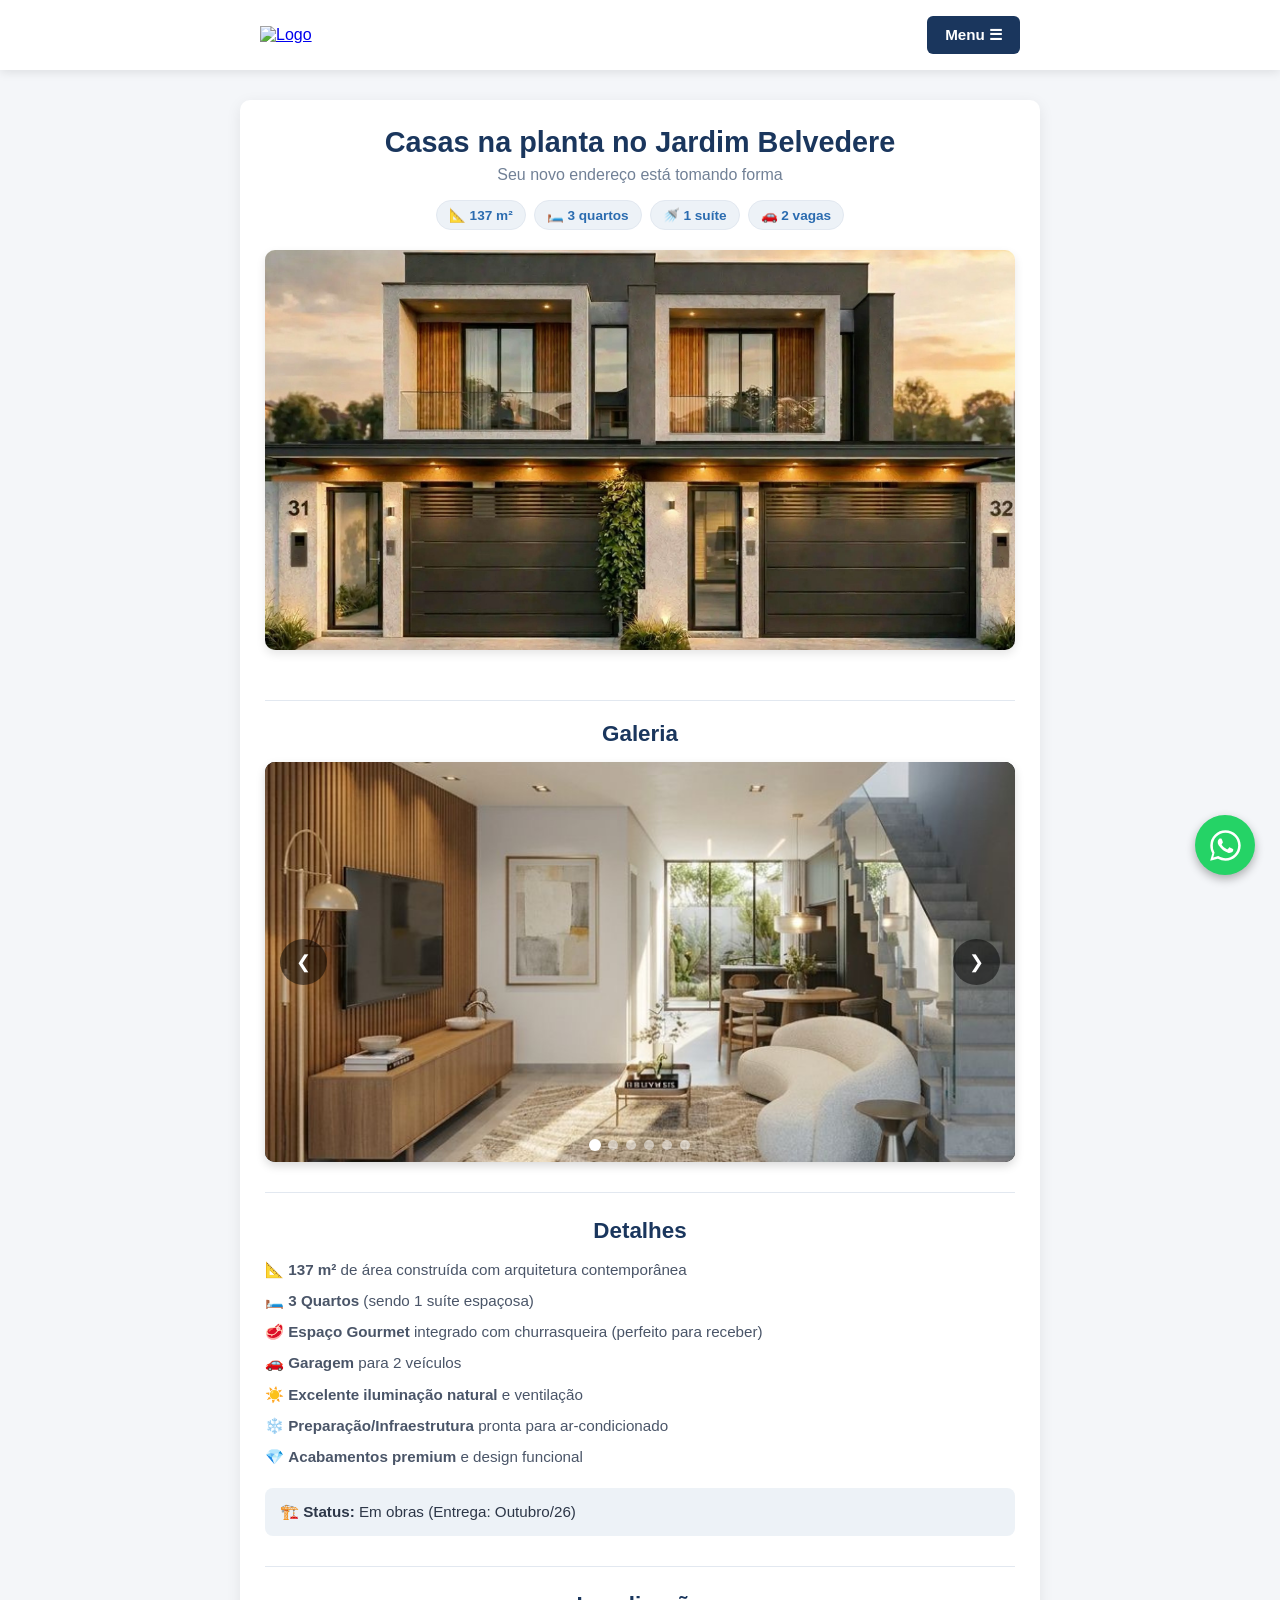
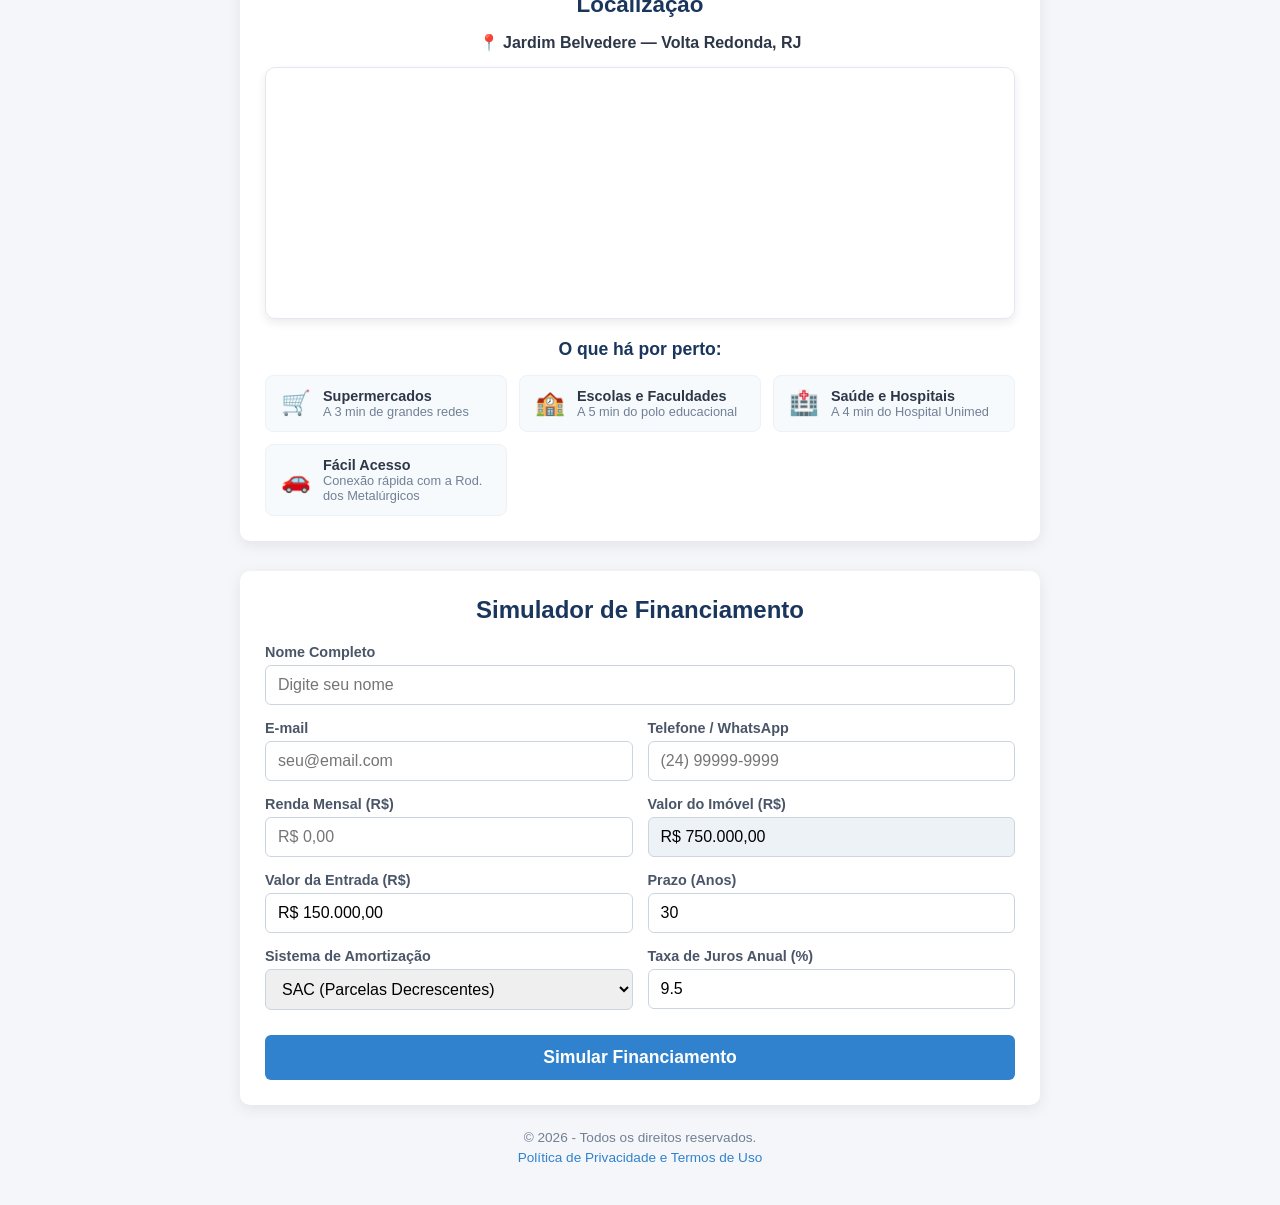
==== index.html @ 7eae1893 "Refactor footer styles and content Updated footer styles and content for better spacing and readabil" ====
<!DOCTYPE html>
<html lang="pt-BR">
<head>
    <meta charset="UTF-8">
    <meta name="viewport" content="width=device-width, initial-scale=1.0">
    <title>Casas no Jardim Belvedere | Simulação Exclusiva</title>
    <link rel="stylesheet" href="style.css">
</head>
<body>

<!-- CABEÇALHO FIXO -->
<header class="navbar">
    <div class="navbar-container">
        <!-- Espaço para a Logo -->
        <a href="#" class="logo-area">
            <img src="https://via.placeholder.com/150x40?text=Sua+Logo" alt="Logo" id="siteLogo">
        </a>

        <!-- Menu Suspenso (Dropdown) -->
        <nav class="nav-dropdown">
            <button class="dropdown-btn">
                Menu ☰
            </button>
            <div class="dropdown-content">
                <a href="#imovel">O Imóvel</a>
                <a href="#galeria">Galeria</a>
                <a href="#detalhes">Diferenciais</a>
                <a href="#localizacao">Localização</a>
                <a href="#simulador">Simulador</a>
            </div>
        </nav>
    </div>
</header>

<div class="page-layout">
    
<!-- SEÇÃO ESQUERDA: Informações do Imóvel e Galeria -->
<main class="property-info" id="imovel">
    <!-- Cabeçalho do Imóvel -->
    <div class="property-header">
        <h1 class="main-title">Casas na planta no Jardim Belvedere</h1>
        <p class="main-subtitle">Seu novo endereço está tomando forma</p>
        
        <!-- Badges de Informações Rápidas -->
        <div class="property-badges">
            <span class="badge">📐 137 m²</span>
            <span class="badge">🛏️ 3 quartos</span>
            <span class="badge">🚿 1 suíte</span>
            <span class="badge">🚗 2 vagas</span>
        </div>

        <!-- Foto de Destaque Fixa -->
        <div class="featured-photo-container">
            <img src="images/fachada.png" alt="Fachada do Imóvel" class="featured-photo" onclick="abrirModal(this.src)">
        </div>
    </div>

    <!-- SEÇÃO DA GALERIA -->
    <div class="gallery-section" id="galeria">
        <h2 class="section-title">Galeria</h2>

        <!-- CARROSSEL DE FOTOS -->
        <div class="carousel-container">
            <div class="carousel-track" id="carouselTrack">
                <div class="carousel-slide">
                    <img src="images/living.png" alt="Living" onclick="abrirModal(this.src)">
                </div>
                <div class="carousel-slide">
                    <img src="images/suite.png" alt="Suíte" onclick="abrirModal(this.src)">
                </div>
                <div class="carousel-slide">
                    <img src="images/lazer.png" alt="Lazer" onclick="abrirModal(this.src)">
                </div>
                <div class="carousel-slide">
                    <img src="images/cozinha.png" alt="Cozinha" onclick="abrirModal(this.src)">
                </div>
                <div class="carousel-slide">
                    <img src="images/banheiro.png" alt="Banheiro" onclick="abrirModal(this.src)">
                </div>
                <div class="carousel-slide">
                    <img src="images/planta.png" alt="planta" onclick="abrirModal(this.src)">
                </div>
            </div>

            <!-- Botões de Navegação -->
            <button class="carousel-btn prev" onclick="mudarSlide(-1)">&#10094;</button>
            <button class="carousel-btn next" onclick="mudarSlide(1)">&#10095;</button>
            
            <!-- Indicadores de página -->
            <div class="carousel-dots" id="carouselDots"></div>
        </div>
    </div>

    <!-- MODAL / EXPANSÃO DA IMAGEM -->
    <div id="imageModal" class="modal" onclick="fecharModal()">
        <span class="close-modal">&times;</span>
        <img class="modal-content" id="imgModalExpanded">
    </div>

    <div class="highlight-box" id="detalhes">
        <h2 class="section-title">Detalhes</h2>
    
        <ul class="features-list">
            <li>📐 <strong>137 m²</strong> de área construída com arquitetura contemporânea</li>
            <li>🛏️ <strong>3 Quartos</strong> (sendo 1 suíte espaçosa)</li>
            <li>🥩 <strong>Espaço Gourmet</strong> integrado com churrasqueira (perfeito para receber)</li>
            <li>🚗 <strong>Garagem</strong> para 2 veículos</li>
            <li>☀️ <strong>Excelente iluminação natural</strong> e ventilação</li>
            <li>❄️ <strong>Preparação/Infraestrutura</strong> pronta para ar-condicionado</li>
            <li>💎 <strong>Acabamentos premium</strong> e design funcional</li>
        </ul>

        <div class="location-status">
            <p>🏗️ <strong>Status:</strong> Em obras (Entrega: Outubro/26)</p>
        </div>
    </div>
    
    <!-- SUBSEÇÃO DEDICADA À LOCALIZAÇÃO -->
        <div class="location-section" id="localizacao">
            <h2 class="section-title">Localização</h2>
            <p class="location-address">📍 Jardim Belvedere — Volta Redonda, RJ</p>

            <div class="map-container">
                <iframe 
                    src="https://www.google.com/maps/embed?pb=!1m18!1m12!1m3!1d8149.080433641949!2d-44.06558849591312!3d-22.53528317604543!2m3!1f0!2f0!3f0!3m2!1i1024!2i768!4f13.1!3m3!1m2!1s0x9ea3e2a1585733%3A0x7f7ebe2c6d88589a!2sResidencial%20Alvorada!5e1!3m2!1spt-BR!2sbr!4v1787250000584!5m2!1spt-BR!2sbr"
                    width="600"
                    height="450"
                    style="border:0;"
                    allowfullscreen="true"
                    allow="fullscreen"
                    loading="lazy"
                    referrerpolicy="strict-origin-when-cross-origin">
                </iframe>
            </div>
            
    <!-- PONTOS DE INTERESSE PRÓXIMOS -->
        <div class="nearby-places">
            <h3 class="nearby-title">O que há por perto:</h3>
            <div class="nearby-grid">
                <div class="nearby-item">
                    <span class="nearby-icon">🛒</span>
                    <div>
                        <strong>Supermercados</strong>
                        <p>A 3 min de grandes redes</p>
                    </div>
                </div>
                <div class="nearby-item">
                    <span class="nearby-icon">🏫</span>
                    <div>
                        <strong>Escolas e Faculdades</strong>
                        <p>A 5 min do polo educacional</p>
                    </div>
                </div>
                <div class="nearby-item">
                    <span class="nearby-icon">🏥</span>
                    <div>
                        <strong>Saúde e Hospitais</strong>
                        <p>A 4 min do Hospital Unimed</p>
                    </div>
                </div>
                <div class="nearby-item">
                    <span class="nearby-icon">🚗</span>
                    <div>
                        <strong>Fácil Acesso</strong>
                        <p>Conexão rápida com a Rod. dos Metalúrgicos</p>
                    </div>
                </div>
            </div>
        </div>
    </main>

    <!-- SEÇÃO DIREITA: Formulário de Simulação -->
    <aside class="container" id="simulador">
        <h2>Simulador de Financiamento</h2>
        
        <form id="formSimulacao" onsubmit="processarSimulacao(event)">
            <input type="hidden" id="imovelReferencia" value="Casas Belvedere 750k">

            <div class="form-group">
                <label for="nome">Nome Completo</label>
                <input type="text" id="nome" required placeholder="Digite seu nome">
            </div>

            <div class="form-row">
                <div class="form-group">
                    <label for="email">E-mail</label>
                    <input type="email" id="email" required placeholder="seu@email.com">
                </div>
                <div class="form-group">
                    <label for="telefone">Telefone / WhatsApp</label>
                    <input type="tel" id="telefone" required placeholder="(24) 99999-9999" pattern="\(?[0-9]{2}\)?\s?[0-9]{4,5}-?[0-9]{4}">
                </div>
            </div>

            <div class="form-row">
                <div class="form-group">
                    <label for="renda">Renda Mensal (R$)</label>
                    <input type="text" id="renda" required placeholder="R$ 0,00">
                </div>
                <div class="form-group">
                    <label for="valorImovel">Valor do Imóvel (R$)</label>
                    <input type="text" id="valorImovel" value="R$ 750.000,00" readonly style="background-color: #edf2f7; cursor: not-allowed;">
                </div>
            </div>

            <div class="form-row">
                <div class="form-group">
                    <label for="valorEntrada">Valor da Entrada (R$)</label>
                    <input type="text" id="valorEntrada" value="R$ 150.000,00" required>
                </div>
                <div class="form-group">
                    <label for="prazoAnos">Prazo (Anos)</label>
                    <input type="number" id="prazoAnos" value="30" min="1" max="35" required>
                </div>
            </div>

            <div class="form-row">
                <div class="form-group">
                    <label for="sistema">Sistema de Amortização</label>
                    <select id="sistema">
                        <option value="SAC">SAC (Parcelas Decrescentes)</option>
                        <option value="PRICE">PRICE (Parcelas Fixas)</option>
                    </select>
                </div>
                <div class="form-group">
                    <label for="taxaAnual">Taxa de Juros Anual (%)</label>
                    <input type="number" id="taxaAnual" step="0.01" value="9.5" required>
                </div>
            </div>

            <button type="submit" class="btn-submit">Simular Financiamento</button>
        </form>

        <div id="resultado">
            <h3>Resultado da Simulação</h3>
            <div class="cards-grid" id="cardsContainer"></div>
            <a id="linkWhatsapp" class="cta-whatsapp" target="_blank" rel="noopener noreferrer">Falar com Consultor no WhatsApp</a>
        </div>
    </aside>

</div>

<script src="script.js?v=1.1"></script>

<!-- BOTÃO FLUTUANTE WHATSAPP -->
<a href="https://wa.me/5524988114415?text=Ol%C3%A1!%20Gostaria%20de%20mais%20informa%C3%A7%C3%B5es%20sobre%20as%20casas%20no%20Jardim%20Belvedere." 
   class="whatsapp-float" 
   target="_blank" 
   rel="noopener noreferrer" 
   aria-label="Falar no WhatsApp">
    <svg viewBox="0 0 32 32" class="whatsapp-icon">
        <path fill="#FFFFFF" d="M16 2.05A13.92 13.92 0 0 0 2.08 16c0 2.48.64 4.89 1.87 7.02L2 29.87l7.03-1.84A13.88 13.88 0 0 0 16 29.95c7.68 0 13.92-6.24 13.92-13.95S23.68 2.05 16 2.05zm0 25.55c-2.18 0-4.3-.57-6.17-1.66l-.44-.26-4.58 1.2 1.22-4.46-.29-.46A11.53 11.53 0 0 1 4.41 16c0-6.4 5.2-11.6 11.59-11.6 6.39 0 11.59 5.2 11.59 11.6 0 6.4-5.2 11.6-11.59 11.6zm6.36-8.68c-.35-.18-2.07-1.02-2.39-1.14-.32-.12-.55-.18-.78.18-.23.35-.9 1.14-1.1 1.37-.2.23-.41.26-.76.09-.35-.18-1.48-.55-2.82-1.74-1.04-.93-1.74-2.08-1.95-2.43-.2-.35-.02-.54.15-.71.16-.16.35-.41.53-.61.18-.2.23-.35.35-.58.12-.23.06-.44-.03-.61-.09-.18-.78-1.88-1.07-2.58-.28-.68-.57-.59-.78-.6h-.67c-.23 0-.61.09-.93.44-.32.35-1.22 1.2-1.22 2.92 0 1.72 1.25 3.39 1.43 3.63.18.23 2.46 3.76 5.96 5.27.83.36 1.48.58 1.99.74.84.27 1.61.23 2.22.14.68-.1 2.07-.85 2.36-1.67.29-.82.29-1.53.2-1.67-.09-.14-.32-.23-.67-.41z"/>
    </svg>
</a>

<footer style="text-align: center; padding: 25px 20px 10px 20px; font-size: 0.85rem; color: #718096; width: 100%;">
    <p style="margin-bottom: 5px;">© 2026 - Todos os direitos reservados.</p>
    <p><a href="privacidade.html" target="_blank" style="color: #3182ce; text-decoration: none; font-weight: 500;">Política de Privacidade e Termos de Uso</a></p>
</footer>
    
</body>
</html>
---- style.css ----
* {
    box-sizing: border-box;
    margin: 0;
    padding: 0;
    font-family: 'Segoe UI', Tahoma, Geneva, Verdana, sans-serif;
}

html {
    scroll-behavior: smooth;
    scroll-padding-top: 90px;
}

body {
    background-color: #f4f6f9;
    color: #333;
    display: flex;
    flex-direction: column;
    align-items: center;
    min-height: 100vh;
    padding: 100px 20px 30px 20px;
}

/* ==========================================
   CABEÇALHO FIXO E MENU SUSPENSO
   ========================================== */

.navbar {
    position: fixed;
    top: 0;
    left: 0;
    width: 100%;
    height: 70px;
    background-color: #ffffff;
    box-shadow: 0 2px 10px rgba(0, 0, 0, 0.1);
    z-index: 999;
    display: flex;
    justify-content: center;
    align-items: center;
}

.navbar-container {
    max-width: 800px;
    width: 100%;
    padding: 0 20px;
    display: flex;
    justify-content: space-between;
    align-items: center;
}

.logo-area img {
    max-height: 40px;
    width: auto;
    display: block;
}

/* Menu Dropdown */
.nav-dropdown {
    position: relative;
    display: inline-block;
}

.dropdown-btn {
    background-color: #1a365d;
    color: #ffffff;
    padding: 10px 18px;
    font-size: 0.95rem;
    font-weight: 600;
    border: none;
    border-radius: 6px;
    cursor: pointer;
    transition: background-color 0.2s;
}

.dropdown-btn:hover {
    background-color: #2b6cb0;
}

.dropdown-content {
    display: none;
    position: absolute;
    right: 0;
    top: 100%;
    background-color: #ffffff;
    min-width: 180px;
    box-shadow: 0 8px 16px rgba(0,0,0,0.15);
    border-radius: 6px;
    overflow: hidden;
    margin-top: 5px;
    z-index: 1000;
}

.dropdown-content a {
    color: #2d3748;
    padding: 12px 16px;
    text-decoration: none;
    display: block;
    font-size: 0.95rem;
    font-weight: 500;
    transition: background-color 0.2s;
}

.dropdown-content a:hover {
    background-color: #edf2f7;
    color: #3182ce;
}

.nav-dropdown:hover .dropdown-content {
    display: block;
}

/* ==========================================
   LAYOUT PRINCIPAL
   ========================================== */

.page-layout {
    display: flex;
    flex-direction: column;
    gap: 30px;
    max-width: 800px;
    width: 100%;
}

.property-info {
    width: 100%;
    background: #ffffff;
    padding: 25px;
    border-radius: 10px;
    box-shadow: 0 4px 15px rgba(0, 0, 0, 0.08);
}

.property-header {
    margin-bottom: 25px;
    padding-bottom: 20px;
    text-align: center;
}

.main-title {
    font-size: 1.8rem;
    color: #1a365d;
    margin-bottom: 6px;
    line-height: 1.2;
    text-align: center;
}

.main-subtitle {
    font-size: 1rem;
    color: #718096;
    text-align: center;
    margin-bottom: 16px;
    font-weight: 500;
}

/* Container dos Badges */
.property-badges {
    display: flex;
    flex-wrap: wrap;
    justify-content: center;
    gap: 8px;
}

/* Estilo individual do Badge */
.badge {
    background-color: #edf2f7;
    color: #2b6cb0;
    font-size: 0.85rem;
    font-weight: 600;
    padding: 6px 12px;
    border-radius: 20px;
    border: 1px solid #e2e8f0;
    display: inline-flex;
    align-items: center;
    gap: 4px;
}

@media (max-width: 480px) {
    .badge {
        font-size: 0.8rem;
        padding: 5px 10px;
    }
}

/* Foto Fixa de Destaque */
.featured-photo-container {
    margin-top: 20px;
    border-radius: 10px;
    overflow: hidden;
    box-shadow: 0 4px 10px rgba(0, 0, 0, 0.1);
}

.featured-photo {
    width: 100%;
    max-height: 400px;
    object-fit: cover;
    display: block;
    cursor: pointer;
    transition: transform 0.3s ease;
}

.featured-photo:hover {
    transform: scale(1.02);
}

/* Divisão da Seção Galeria */
.gallery-section {
    margin-top: 30px;
    padding-top: 20px;
    border-top: 1px solid #e2e8f0;
}

.section-title {
    font-size: 1.4rem;
    color: #1a365d;
    margin-bottom: 15px;
    text-align: center;
}

/* ==========================================
   CARROSSEL DE IMAGENS E MODAL (LIGHTBOX)
   ========================================== */

.carousel-container {
    position: relative;
    width: 100%;
    height: 400px;
    margin-bottom: 20px;
    border-radius: 10px;
    overflow: hidden;
    box-shadow: 0 4px 10px rgba(0, 0, 0, 0.15);
    background-color: #000;
    touch-action: pan-y;
}

.carousel-track {
    display: flex;
    height: 100%;
    transition: transform 0.4s ease-in-out;
}

.carousel-slide {
    min-width: 100%;
    height: 100%;
}

.carousel-slide img {
    width: 100%;
    height: 100%;
    object-fit: cover;
    cursor: pointer;
}

.carousel-btn {
    position: absolute;
    top: 50%;
    transform: translateY(-50%);
    background-color: rgba(0, 0, 0, 0.5);
    color: white;
    border: none;
    padding: 12px 16px;
    font-size: 18px;
    cursor: pointer;
    border-radius: 50%;
    transition: background-color 0.2s;
    user-select: none;
}

.carousel-btn:hover {
    background-color: rgba(0, 0, 0, 0.8);
}

.carousel-btn.prev { left: 15px; }
.carousel-btn.next { right: 15px; }

.carousel-dots {
    position: absolute;
    bottom: 12px;
    width: 100%;
    display: flex;
    justify-content: center;
    gap: 8px;
}

.dot {
    width: 10px;
    height: 10px;
    background-color: rgba(255, 255, 255, 0.5);
    border-radius: 50%;
    cursor: pointer;
}

.dot.active {
    background-color: #ffffff;
    transform: scale(1.2);
}

.modal {
    display: none;
    position: fixed;
    z-index: 1000;
    top: 0;
    left: 0;
    width: 100%;
    height: 100%;
    background-color: rgba(0, 0, 0, 0.9);
    justify-content: center;
    align-items: center;
}

.modal-content {
    max-width: 90%;
    max-height: 90%;
    border-radius: 8px;
    box-shadow: 0 4px 20px rgba(0, 0, 0, 0.5);
}

.close-modal {
    position: absolute;
    top: 20px;
    right: 35px;
    color: white;
    font-size: 40px;
    font-weight: bold;
    cursor: pointer;
}

@media (max-width: 600px) {
    .carousel-container {
        height: 260px;
    }
}

.highlight-box {
    margin-top: 30px;
    padding-top: 25px;
    border-top: 1px solid #e2e8f0; /* Borda divisória igual à da galeria */
}

.subtitle {
    font-size: 1.05rem;
    font-weight: 600;
    color: #2b6cb0;
    margin-bottom: 15px;
}

.features-list {
    list-style: none;
    margin-bottom: 20px;
}

.features-list li {
    font-size: 0.95rem;
    color: #4a5568;
    margin-bottom: 10px;
    line-height: 1.4;
}

.location-status {
    background-color: #edf2f7;
    padding: 15px;
    border-radius: 8px;
    font-size: 0.95rem;
    color: #2d3748;
}

.location-status p {
    margin-bottom: 5px;
}

.location-status p:last-child {
    margin-bottom: 0;
}

/* Subseção Dedicada à Localização */
.location-section {
    margin-top: 30px;
    padding-top: 25px;
    border-top: 1px solid #e2e8f0;
    text-align: center;
}

.location-address {
    font-size: 1rem;
    color: #2d3748;
    font-weight: 600;
    margin-bottom: 15px;
}

.map-container {
    width: 100%;
    border-radius: 10px;
    overflow: hidden;
    box-shadow: 0 4px 10px rgba(0, 0, 0, 0.08);
    border: 1px solid #e2e8f0;
}

.map-container iframe {
    width: 100%;
    height: 250px;
    display: block;
}

/* Container de Pontos de Interesse */
.nearby-places {
    margin-top: 20px;
    text-align: left;
}

.nearby-title {
    font-size: 1.1rem;
    color: #1a365d;
    margin-bottom: 15px;
    text-align: center;
}

/* Layout em Grade Responsiva */
.nearby-grid {
    display: grid;
    grid-template-columns: repeat(auto-fit, minmax(220px, 1fr));
    gap: 12px;
}

/* Card individual do ponto de interesse */
.nearby-item {
    display: flex;
    align-items: center;
    gap: 12px;
    background-color: #f7fafc;
    padding: 12px 15px;
    border-radius: 8px;
    border: 1px solid #edf2f7;
}

.nearby-icon {
    font-size: 1.5rem;
    line-height: 1;
}

.nearby-item strong {
    display: block;
    font-size: 0.9rem;
    color: #2d3748;
}

.nearby-item p {
    font-size: 0.8rem;
    color: #718096;
    margin: 0;
}

/* Seção do Formulário de Simulação */
.container {
    width: 100%;
    background-color: #ffffff;
    border-radius: 10px;
    box-shadow: 0 4px 15px rgba(0, 0, 0, 0.08);
    padding: 25px;
    position: static;
}

h2 {
    text-align: center;
    margin-bottom: 20px;
    color: #1a365d;
}

.form-group {
    margin-bottom: 15px;
}

label {
    display: block;
    margin-bottom: 5px;
    font-weight: 600;
    font-size: 0.9rem;
    color: #4a5568;
}

input, select {
    width: 100%;
    padding: 10px 12px;
    border: 1px solid #cbd5e0;
    border-radius: 6px;
    font-size: 1rem;
    transition: border-color 0.2s;
}

input:focus, select:focus {
    outline: none;
    border-color: #3182ce;
}

.form-row {
    display: flex;
    gap: 15px;
}

.form-row .form-group {
    flex: 1;
}

@media (max-width: 600px) {
    .form-row {
        flex-direction: column;
        gap: 0;
    }
}

button.btn-submit {
    width: 100%;
    background-color: #3182ce;
    color: white;
    border: none;
    padding: 12px;
    font-size: 1.1rem;
    font-weight: bold;
    border-radius: 6px;
    cursor: pointer;
    transition: background-color 0.2s;
    margin-top: 10px;
}

button.btn-submit:hover {
    background-color: #2b6cb0;
}

#resultado {
    margin-top: 30px;
    padding-top: 20px;
    border-top: 2px dashed #e2e8f0;
    display: none;
}

.cards-grid {
    display: grid;
    grid-template-columns: 1fr 1fr;
    gap: 15px;
    margin-top: 15px;
}

@media (max-width: 500px) {
    .cards-grid {
        grid-template-columns: 1fr;
    }
}

.card {
    background-color: #f7fafc;
    border-left: 4px solid #3182ce;
    padding: 15px;
    border-radius: 6px;
}

.card-label {
    font-size: 0.85rem;
    color: #718096;
    margin-bottom: 5px;
}

.card-value {
    font-size: 1.2rem;
    font-weight: bold;
    color: #2d3748;
}

.cta-whatsapp {
    display: block;
    text-align: center;
    background-color: #25d366;
    color: white;
    text-decoration: none;
    padding: 12px;
    border-radius: 6px;
    font-weight: bold;
    margin-top: 20px;
    transition: background-color 0.2s;
}

.cta-whatsapp:hover {
    background-color: #128c7e;
}

/* ==========================================
   BOTÃO FLUTUANTE WHATSAPP (CANTO INFERIOR DIREITO)
   ========================================== */

.whatsapp-float {
    position: fixed;
    width: 60px;
    height: 60px;
    bottom: 25px;
    right: 25px;
    background-color: #25d366;
    border-radius: 50px;
    text-align: center;
    box-shadow: 0 4px 10px rgba(0, 0, 0, 0.3);
    z-index: 9999;
    display: flex;
    align-items: center;
    justify-content: center;
    transition: transform 0.2s, background-color 0.2s;
}

.whatsapp-float:hover {
    transform: scale(1.1);
    background-color: #128c7e;
}

.whatsapp-icon {
    width: 35px;
    height: 35px;
}
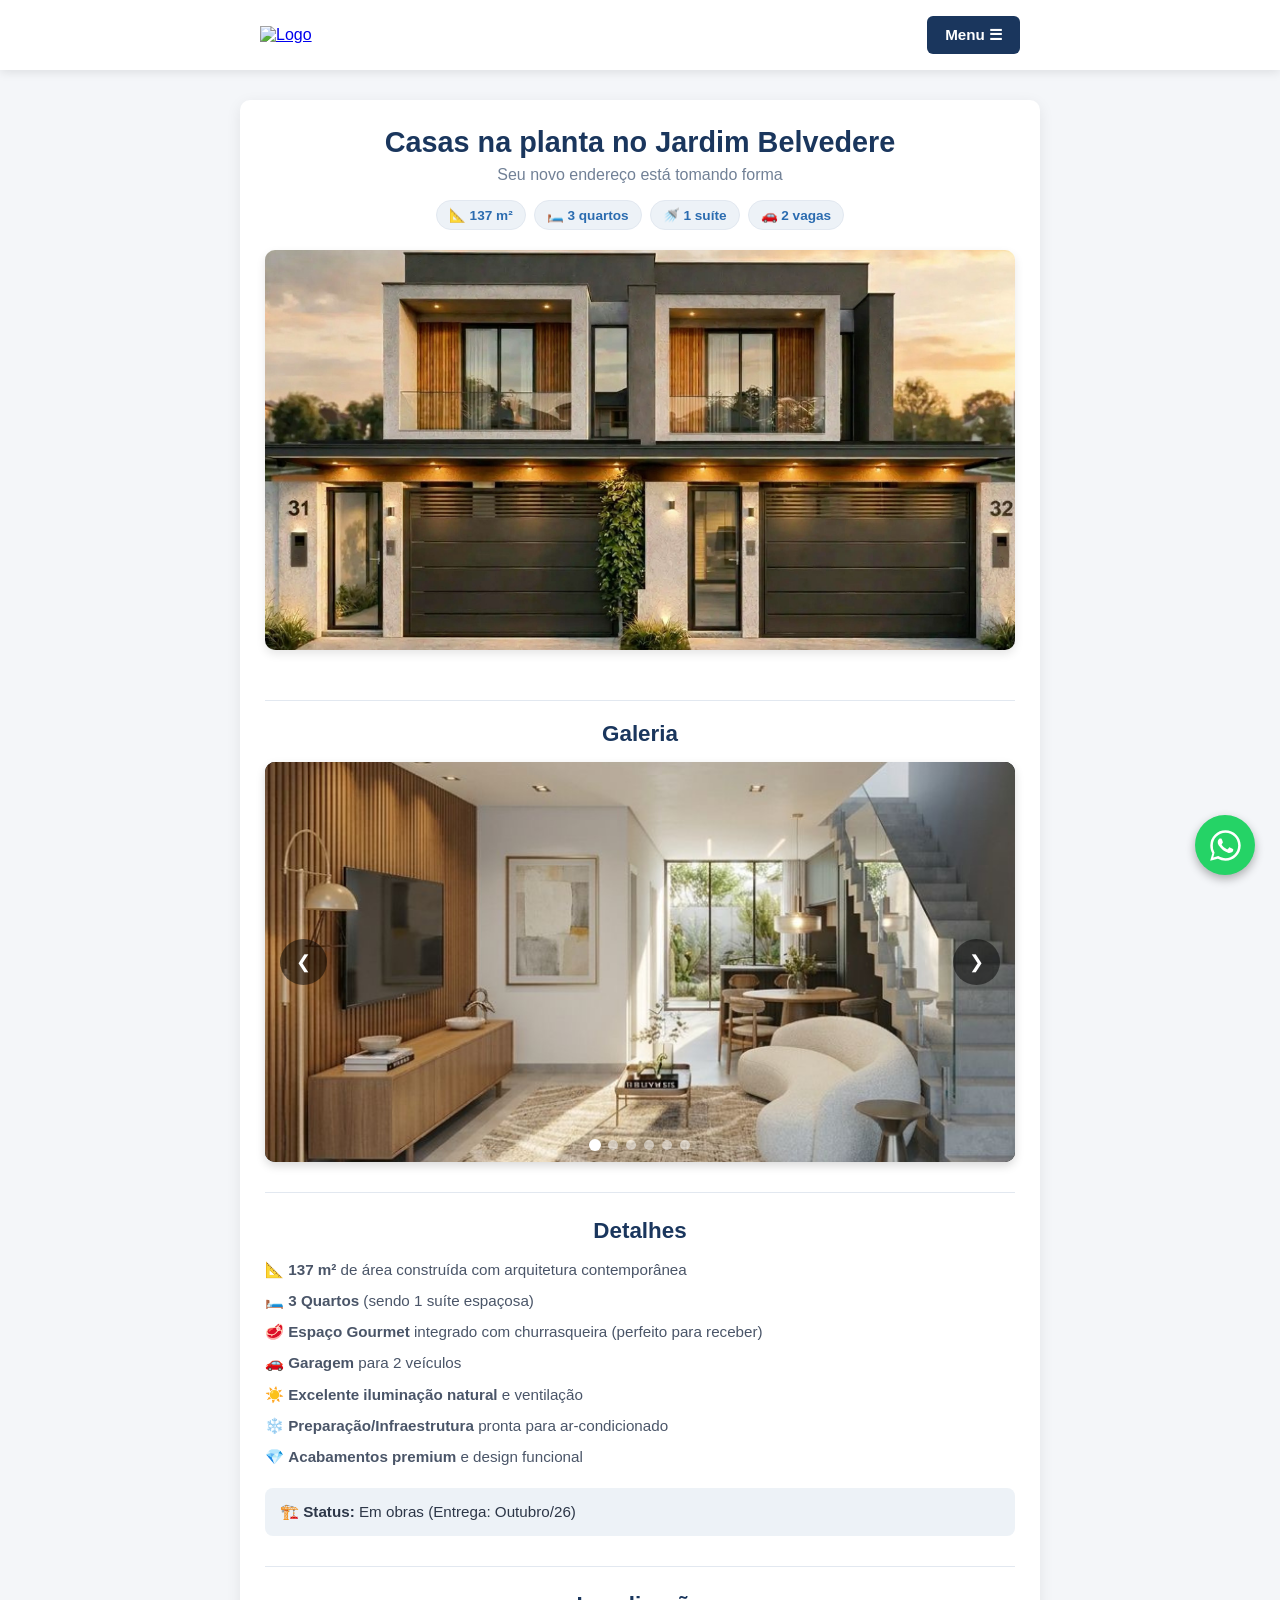
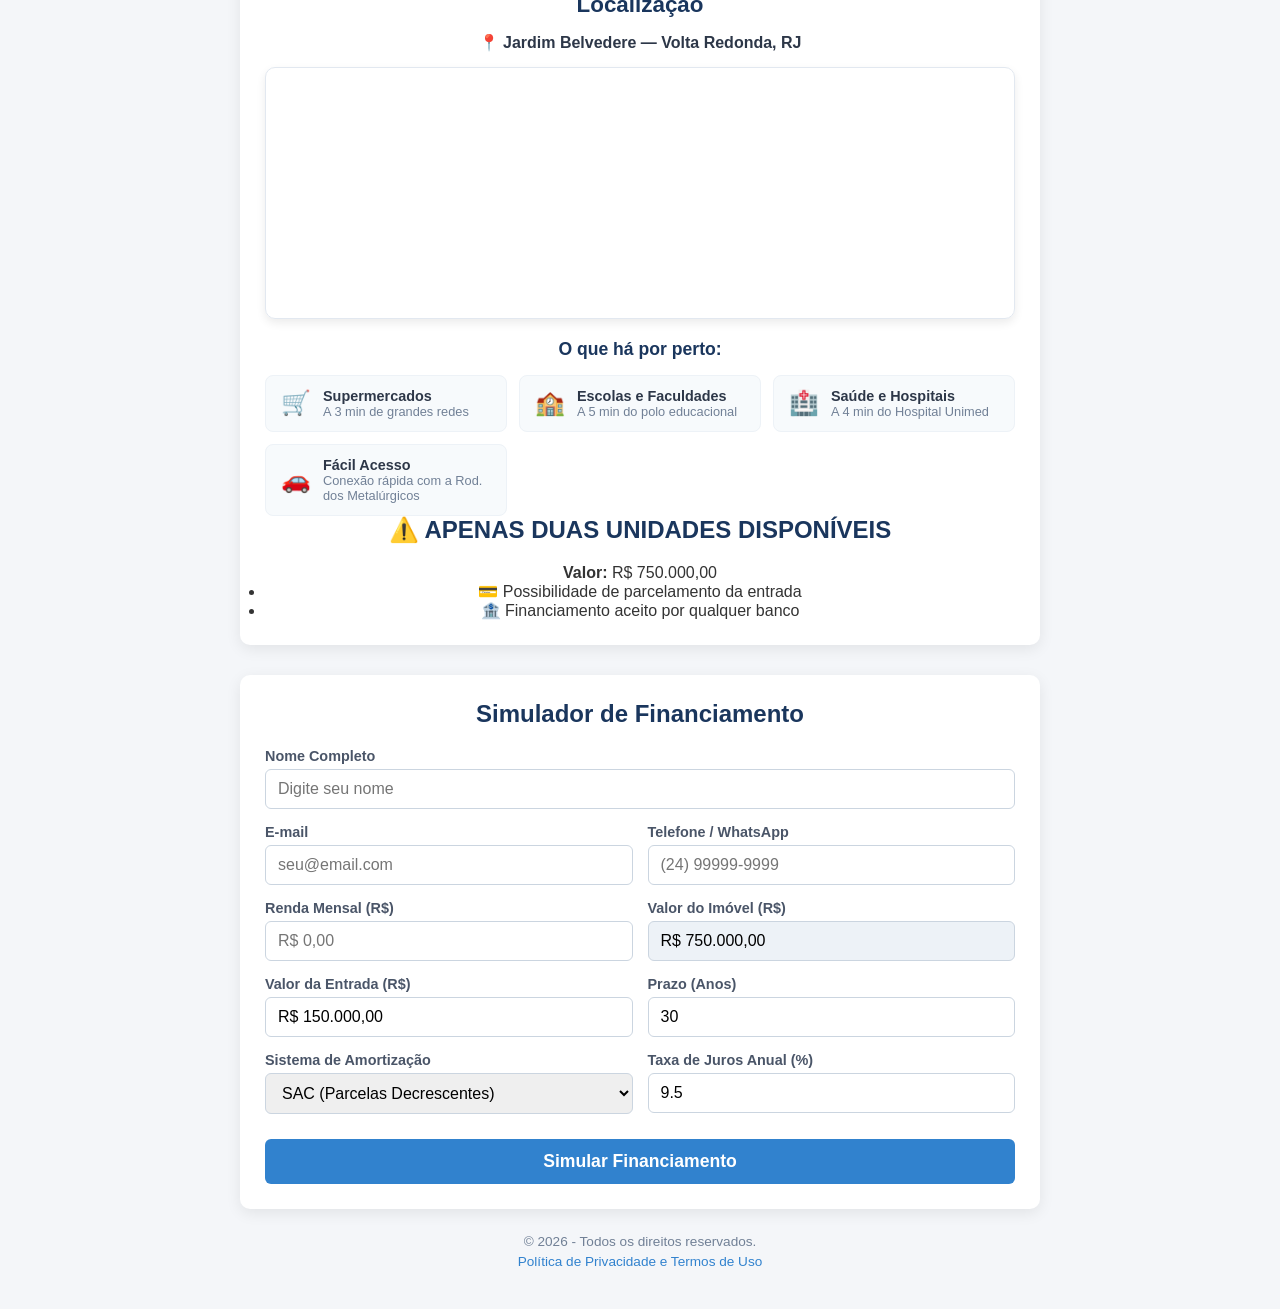
==== commit e8d3bc00: "Add conditions section with pricing and financing info" ====
--- a/index.html
+++ b/index.html
@@ -167,6 +167,18 @@
                 </div>
             </div>
         </div>
+
+    <!-- SUBSEÇÃO DE CONDIÇÕES DE COMPRA -->
+        <div class="conditions-section" id="condicoes">
+            <h2 class="conditions-title">⚠️ APENAS DUAS UNIDADES DISPONÍVEIS</h2>
+            <div class="conditions-content">
+                <p class="conditions-price"><strong>Valor:</strong> R$ 750.000,00</p>
+                <ul class="conditions-list">
+                    <li>💳 Possibilidade de parcelamento da entrada</li>
+                    <li>🏦 Financiamento aceito por qualquer banco</li>
+                </ul>
+            </div>
+        </div>
     </main>
 
     <!-- SEÇÃO DIREITA: Formulário de Simulação -->
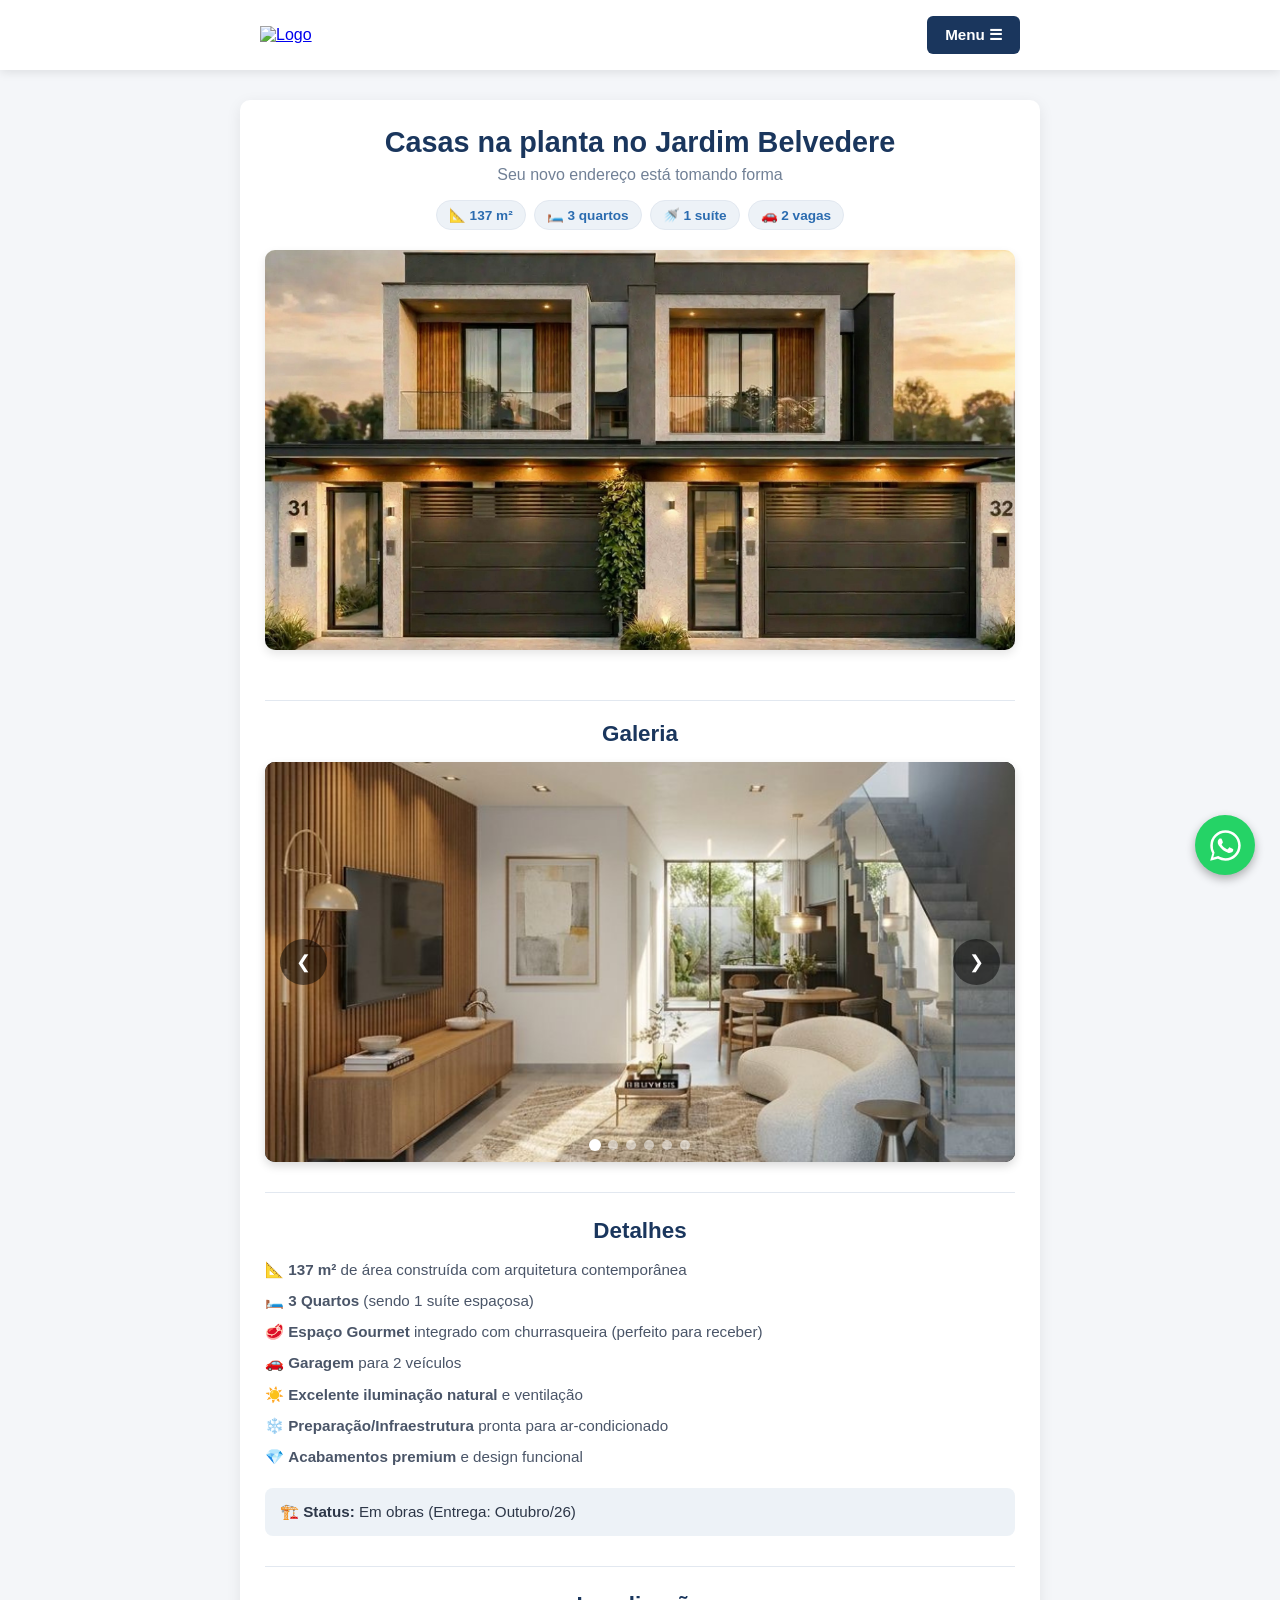
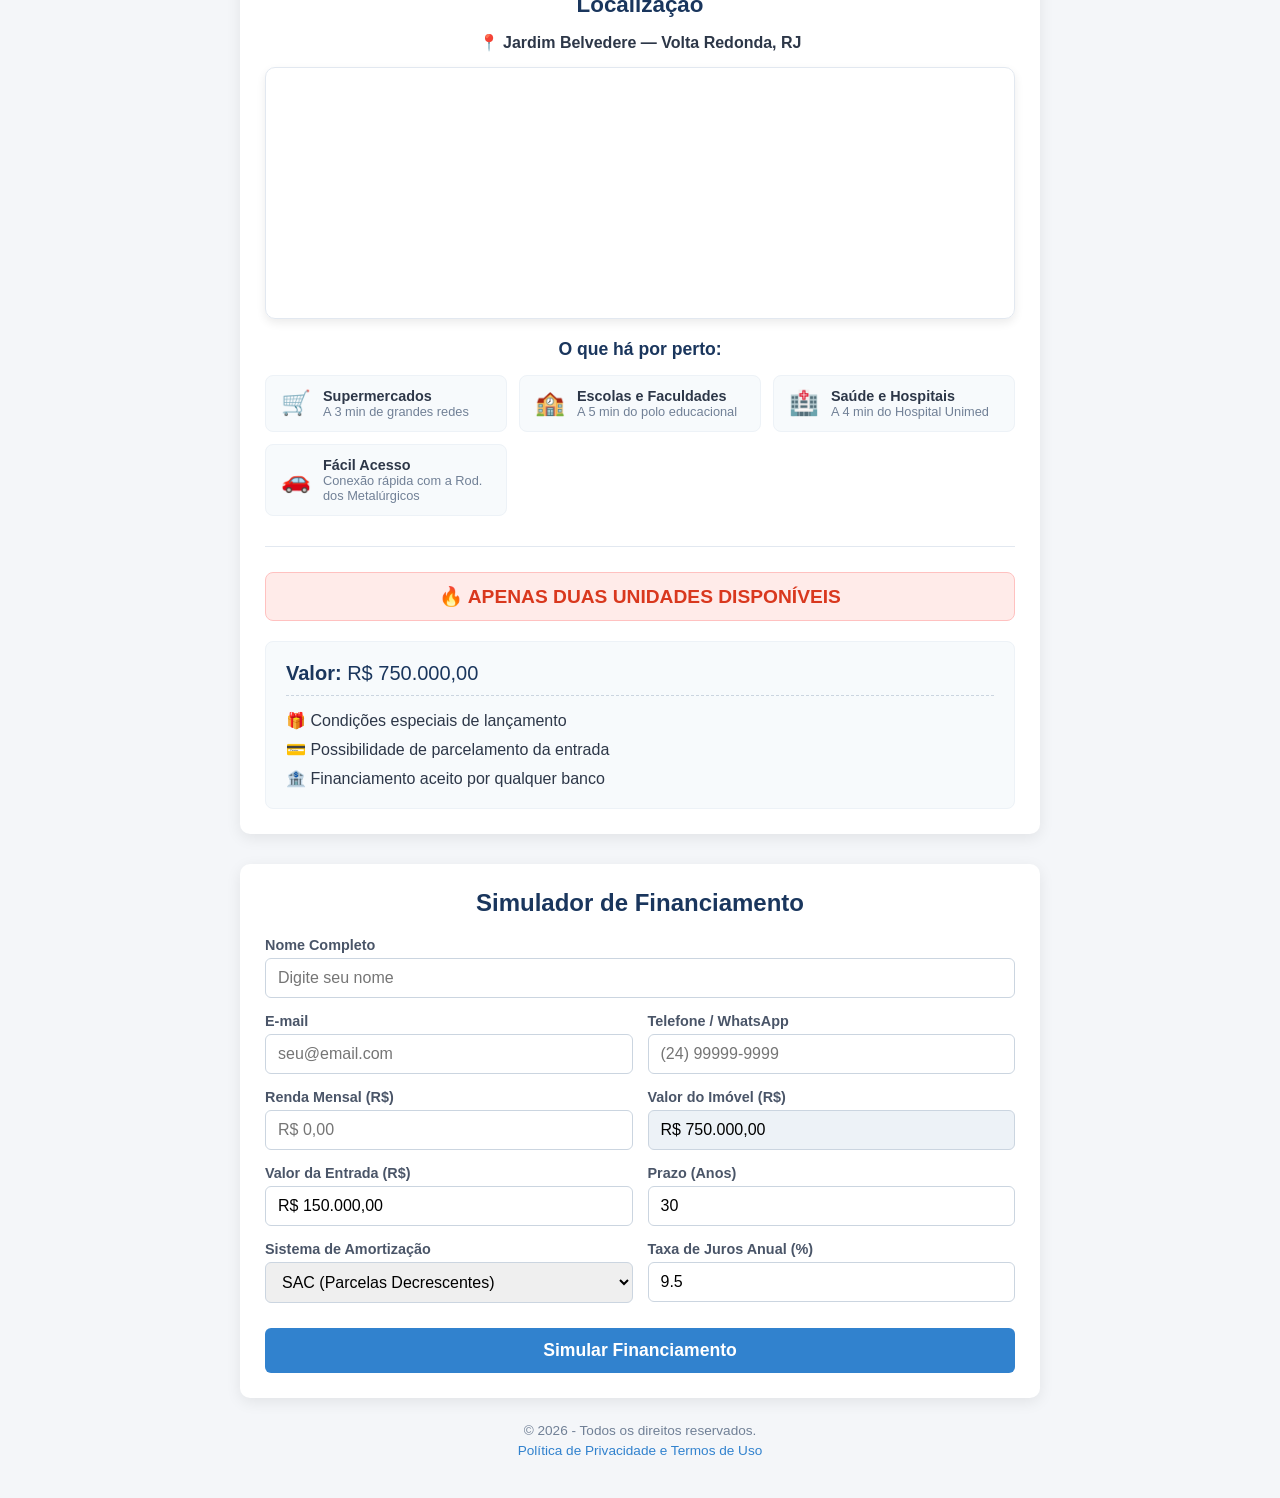
==== commit 49299ac6: "Change warning emoji in conditions title" ====
--- a/index.html
+++ b/index.html
@@ -170,10 +170,11 @@
 
     <!-- SUBSEÇÃO DE CONDIÇÕES DE COMPRA -->
         <div class="conditions-section" id="condicoes">
-            <h2 class="conditions-title">⚠️ APENAS DUAS UNIDADES DISPONÍVEIS</h2>
+            <h2 class="conditions-title">🔥 APENAS DUAS UNIDADES DISPONÍVEIS</h2>
             <div class="conditions-content">
                 <p class="conditions-price"><strong>Valor:</strong> R$ 750.000,00</p>
                 <ul class="conditions-list">
+                    <li>🎁 Condições especiais de lançamento</li>
                     <li>💳 Possibilidade de parcelamento da entrada</li>
                     <li>🏦 Financiamento aceito por qualquer banco</li>
                 </ul>
--- a/style.css
+++ b/style.css
@@ -608,3 +608,64 @@
     width: 35px;
     height: 35px;
 }
+
+/* ==========================================
+   SUBSEÇÃO DE CONDIÇÕES DE COMPRA
+   ========================================== */
+
+.conditions-section {
+    margin-top: 30px;
+    padding-top: 25px;
+    border-top: 1px solid #e2e8f0;
+    text-align: center;
+}
+
+/* Título de seção com fundo e letra vermelho */
+.conditions-title {
+    background-color: #ffebe9;
+    color: #d9381e;
+    border: 1px solid #ffc1c0;
+    padding: 12px 16px;
+    font-size: 1.2rem;
+    font-weight: 700;
+    border-radius: 8px;
+    margin-bottom: 20px;
+    display: inline-block;
+    width: 100%;
+}
+
+.conditions-content {
+    background-color: #f7fafc;
+    border: 1px solid #edf2f7;
+    border-radius: 8px;
+    padding: 20px;
+    text-align: left;
+}
+
+.conditions-price {
+    font-size: 1.25rem;
+    color: #1a365d;
+    margin-bottom: 15px;
+    padding-bottom: 10px;
+    border-bottom: 1px dashed #cbd5e0;
+}
+
+.conditions-list {
+    list-style: none;
+    padding: 0;
+    margin: 0;
+}
+
+.conditions-list li {
+    font-size: 1rem;
+    color: #2d3748;
+    margin-bottom: 10px;
+    font-weight: 500;
+    display: flex;
+    align-items: center;
+    gap: 8px;
+}
+
+.conditions-list li:last-child {
+    margin-bottom: 0;
+}
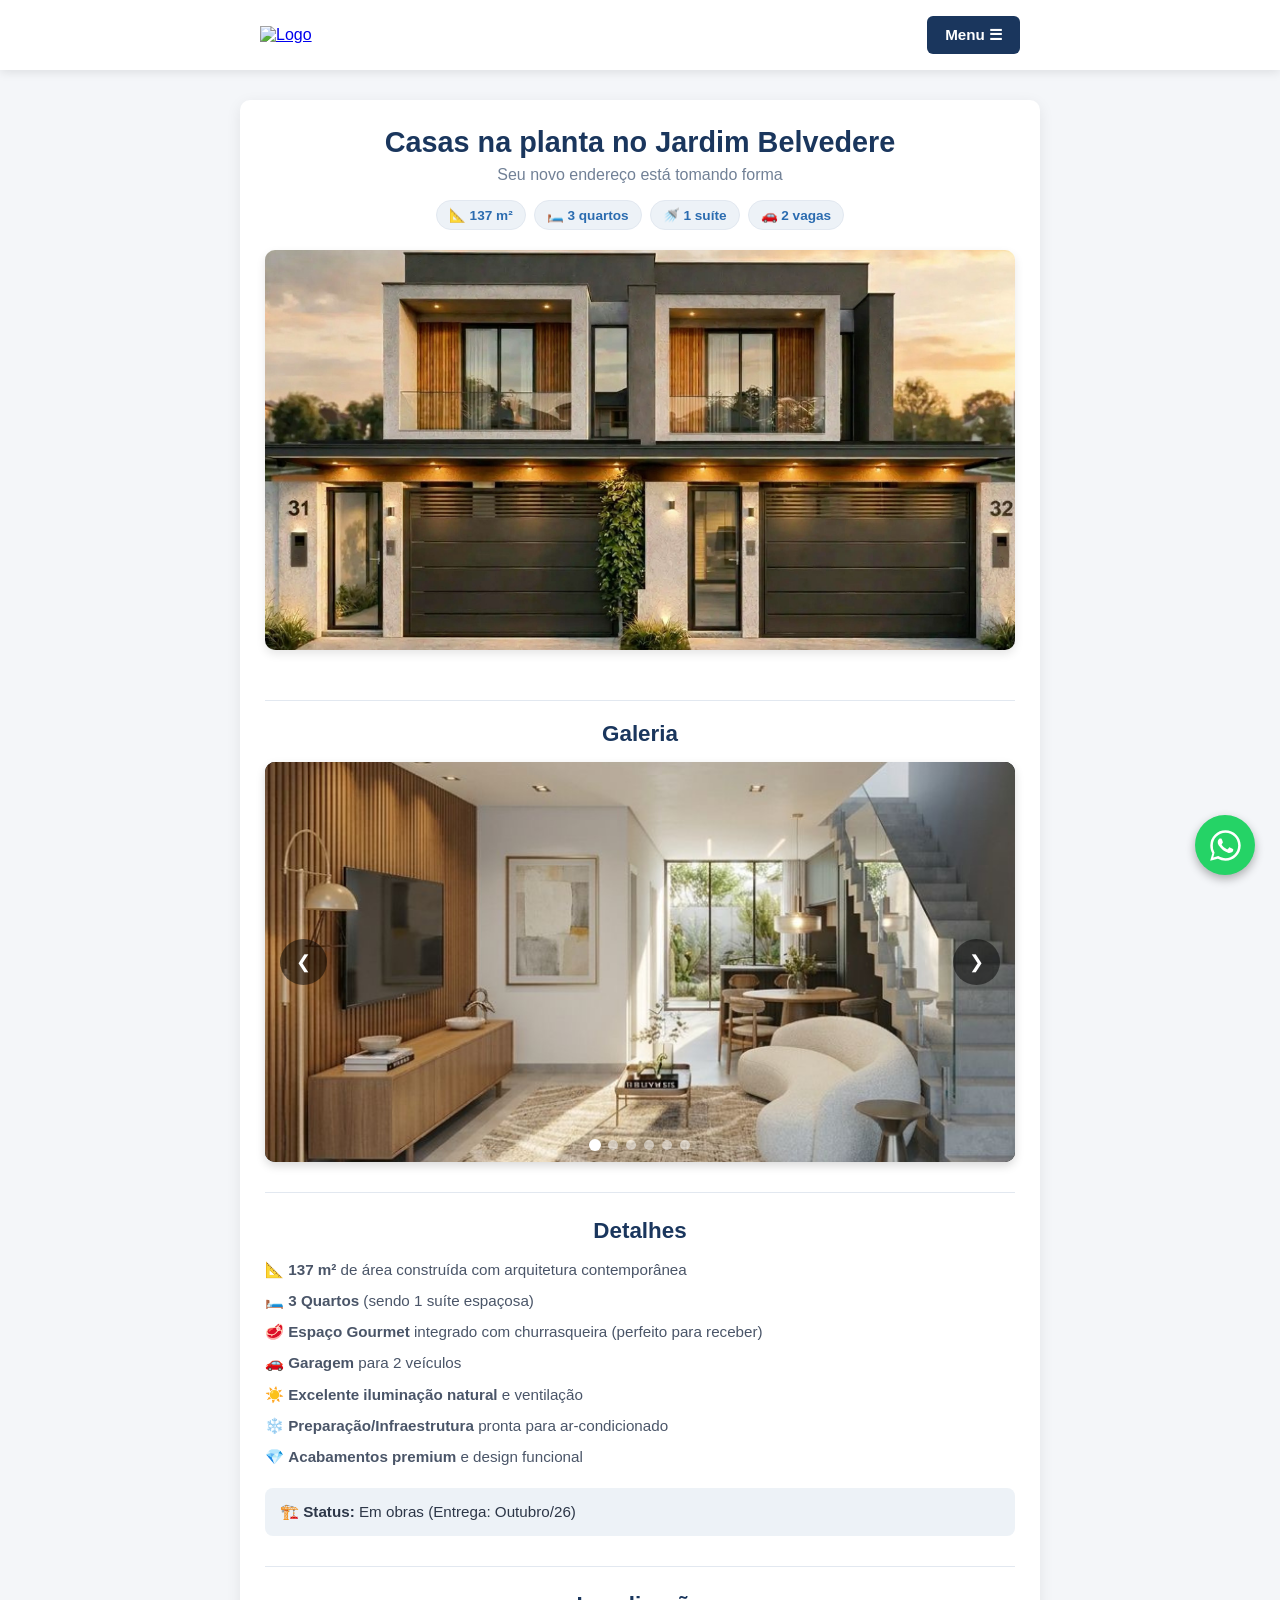
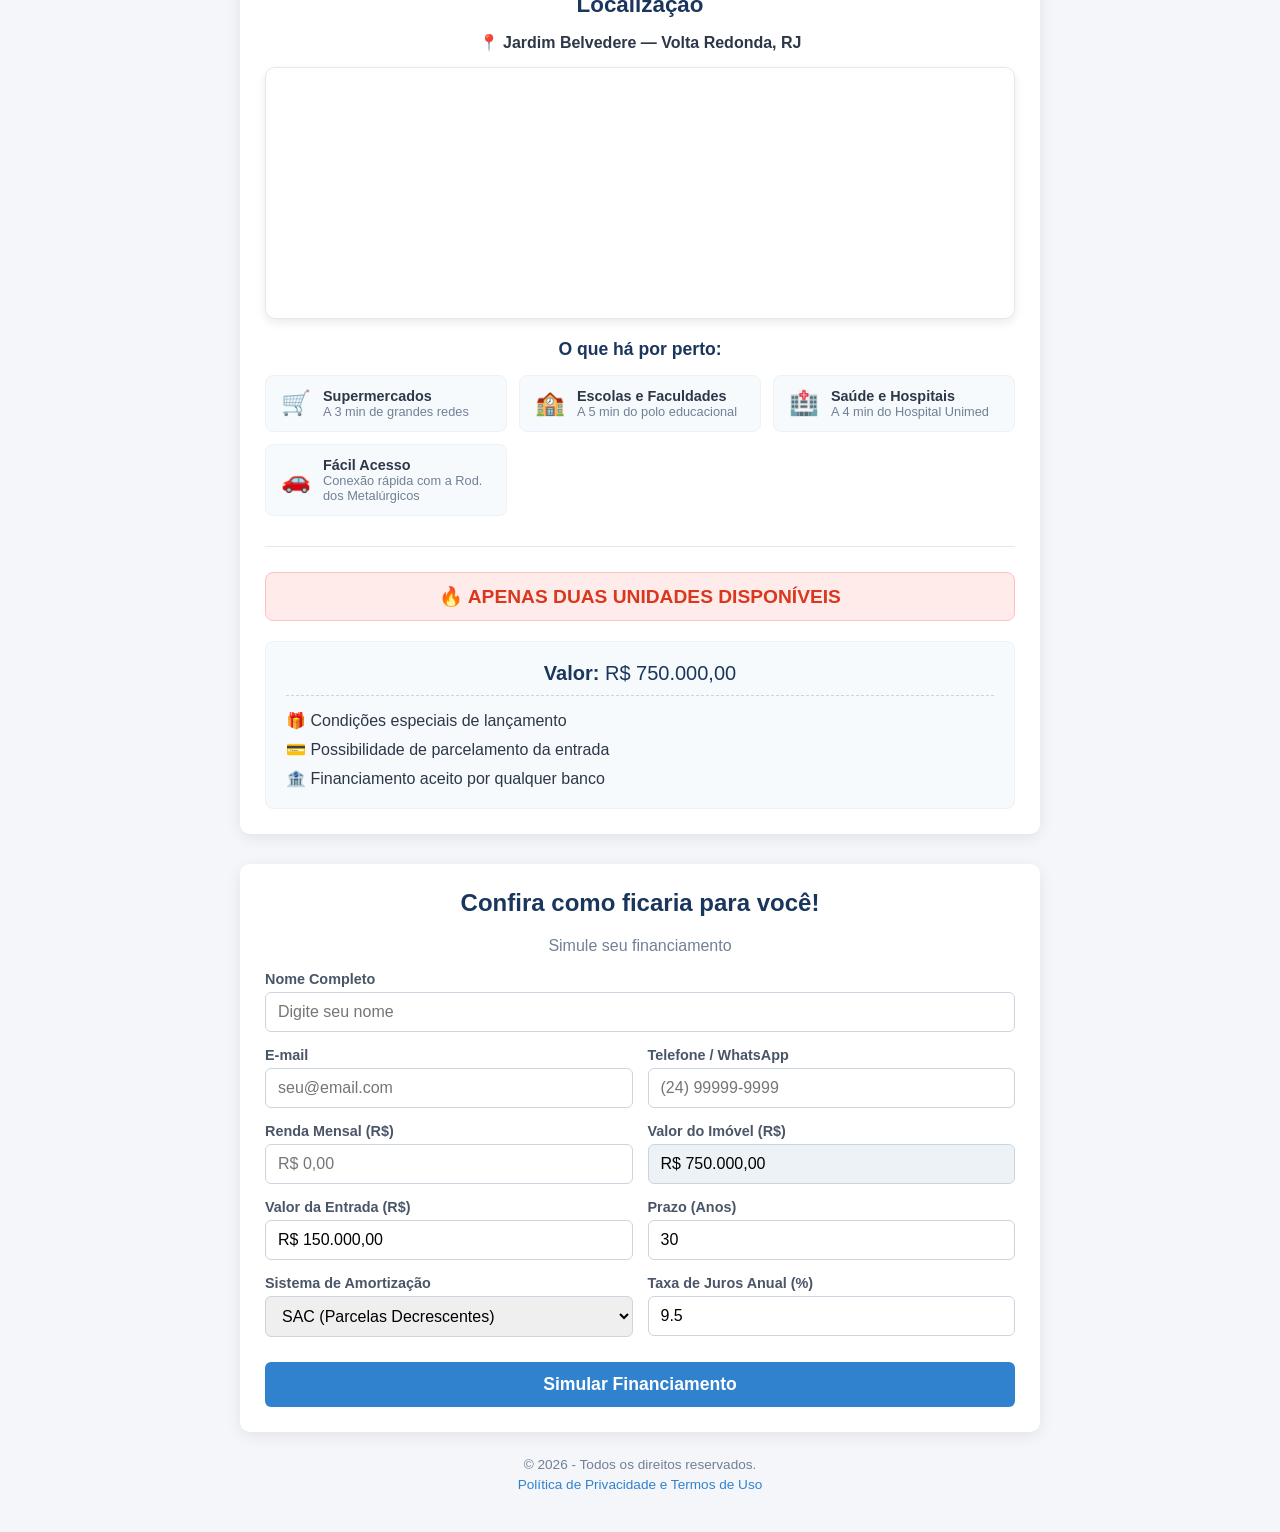
==== commit 3ed62e57: "Update simulator section heading and subtitle" ====
--- a/index.html
+++ b/index.html
@@ -184,7 +184,8 @@
 
     <!-- SEÇÃO DIREITA: Formulário de Simulação -->
     <aside class="container" id="simulador">
-        <h2>Simulador de Financiamento</h2>
+        <h2>Confira como ficaria para você!</h2>
+        <p class="main-subtitle">Simule seu financiamento</p>
         
         <form id="formSimulacao" onsubmit="processarSimulacao(event)">
             <input type="hidden" id="imovelReferencia" value="Casas Belvedere 750k">
--- a/style.css
+++ b/style.css
@@ -648,6 +648,7 @@
     margin-bottom: 15px;
     padding-bottom: 10px;
     border-bottom: 1px dashed #cbd5e0;
+    text-align: center;
 }
 
 .conditions-list {
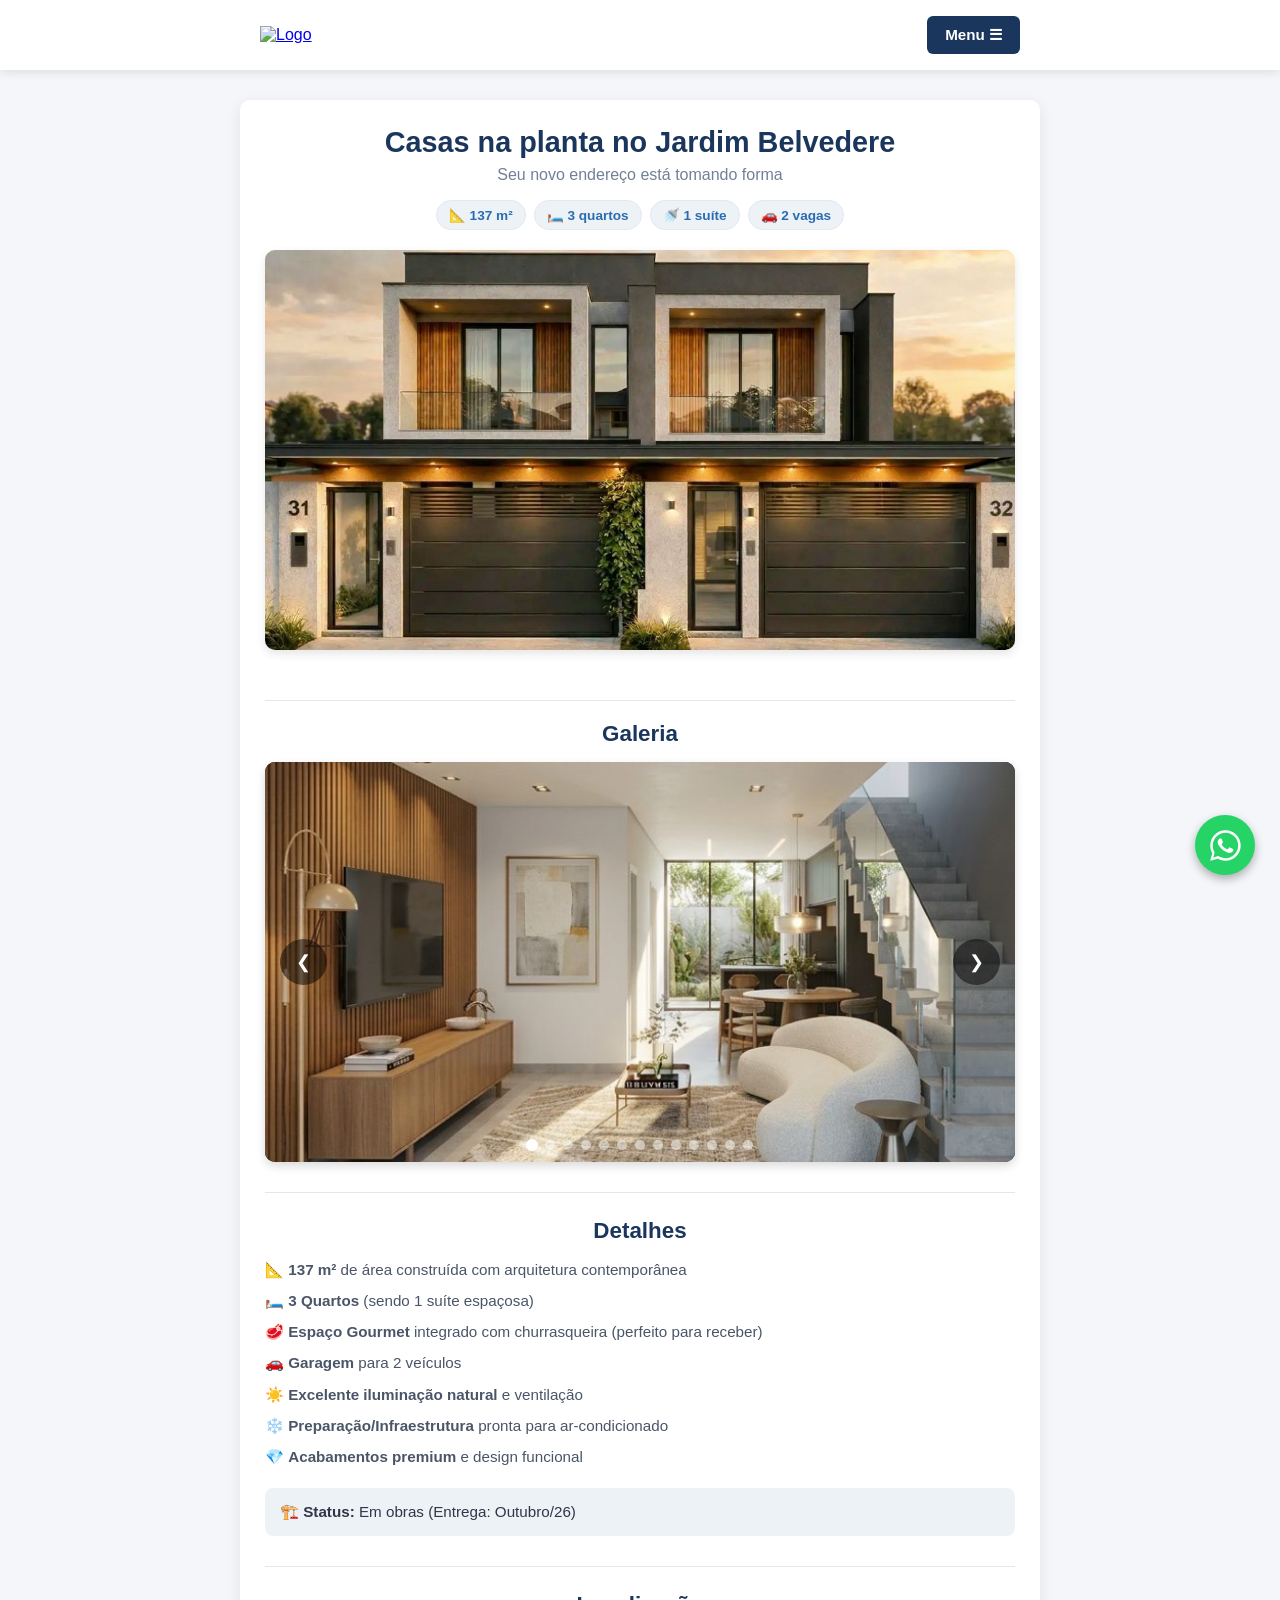
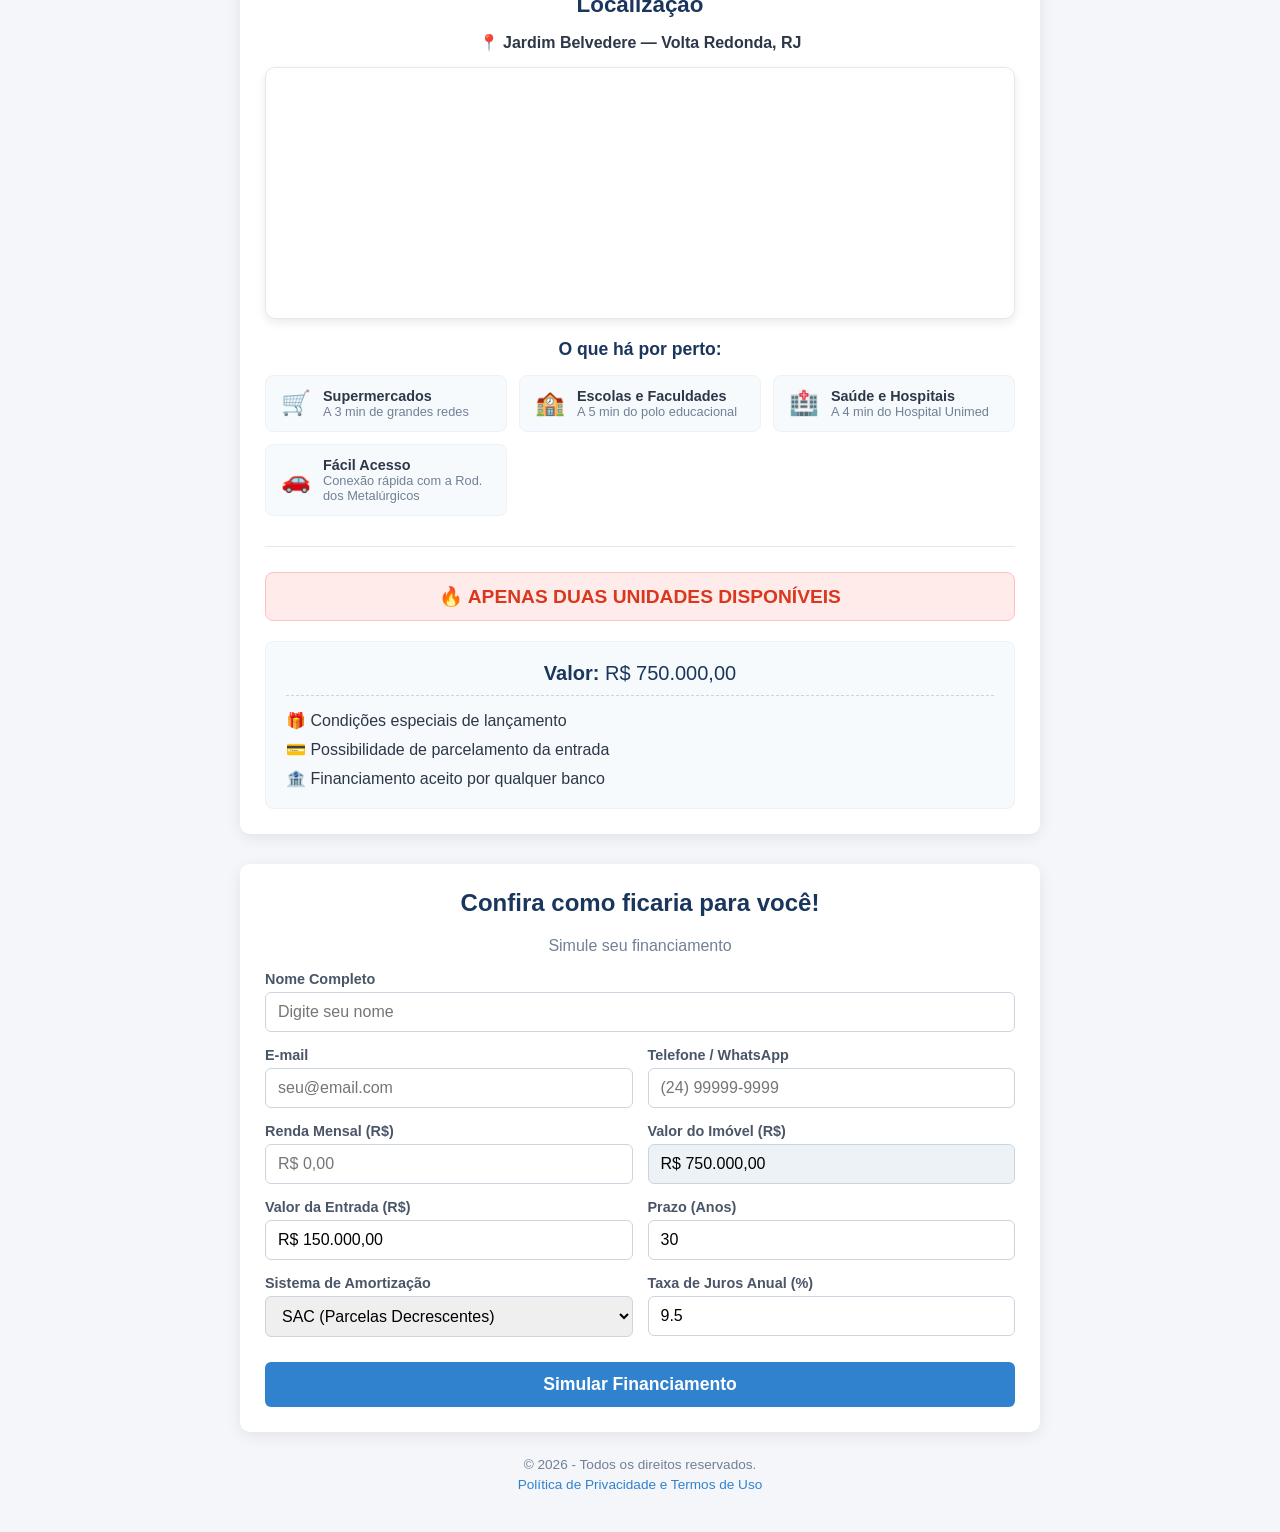
==== commit 0c5a5b45: "Add multiple images to carousel in index.html" ====
--- a/index.html
+++ b/index.html
@@ -78,7 +78,28 @@
                     <img src="images/banheiro.png" alt="Banheiro" onclick="abrirModal(this.src)">
                 </div>
                 <div class="carousel-slide">
-                    <img src="images/planta.png" alt="planta" onclick="abrirModal(this.src)">
+                    <img src="images/1.png" alt="1" onclick="abrirModal(this.src)">
+                </div>
+                <div class="carousel-slide">
+                    <img src="images/2.png" alt="2" onclick="abrirModal(this.src)">
+                </div>
+                <div class="carousel-slide">
+                    <img src="images/3.png" alt="3" onclick="abrirModal(this.src)">
+                </div>
+                <div class="carousel-slide">
+                    <img src="images/4.png" alt="4" onclick="abrirModal(this.src)">
+                </div>
+                <div class="carousel-slide">
+                    <img src="images/5.png" alt="5" onclick="abrirModal(this.src)">
+                </div>
+                <div class="carousel-slide">
+                    <img src="images/6.png" alt="6" onclick="abrirModal(this.src)">
+                </div>
+                <div class="carousel-slide">
+                    <img src="images/7.png" alt="7" onclick="abrirModal(this.src)">
+                </div>
+                <div class="carousel-slide">
+                    <img src="images/8.png" alt="8" onclick="abrirModal(this.src)">
                 </div>
             </div>
 
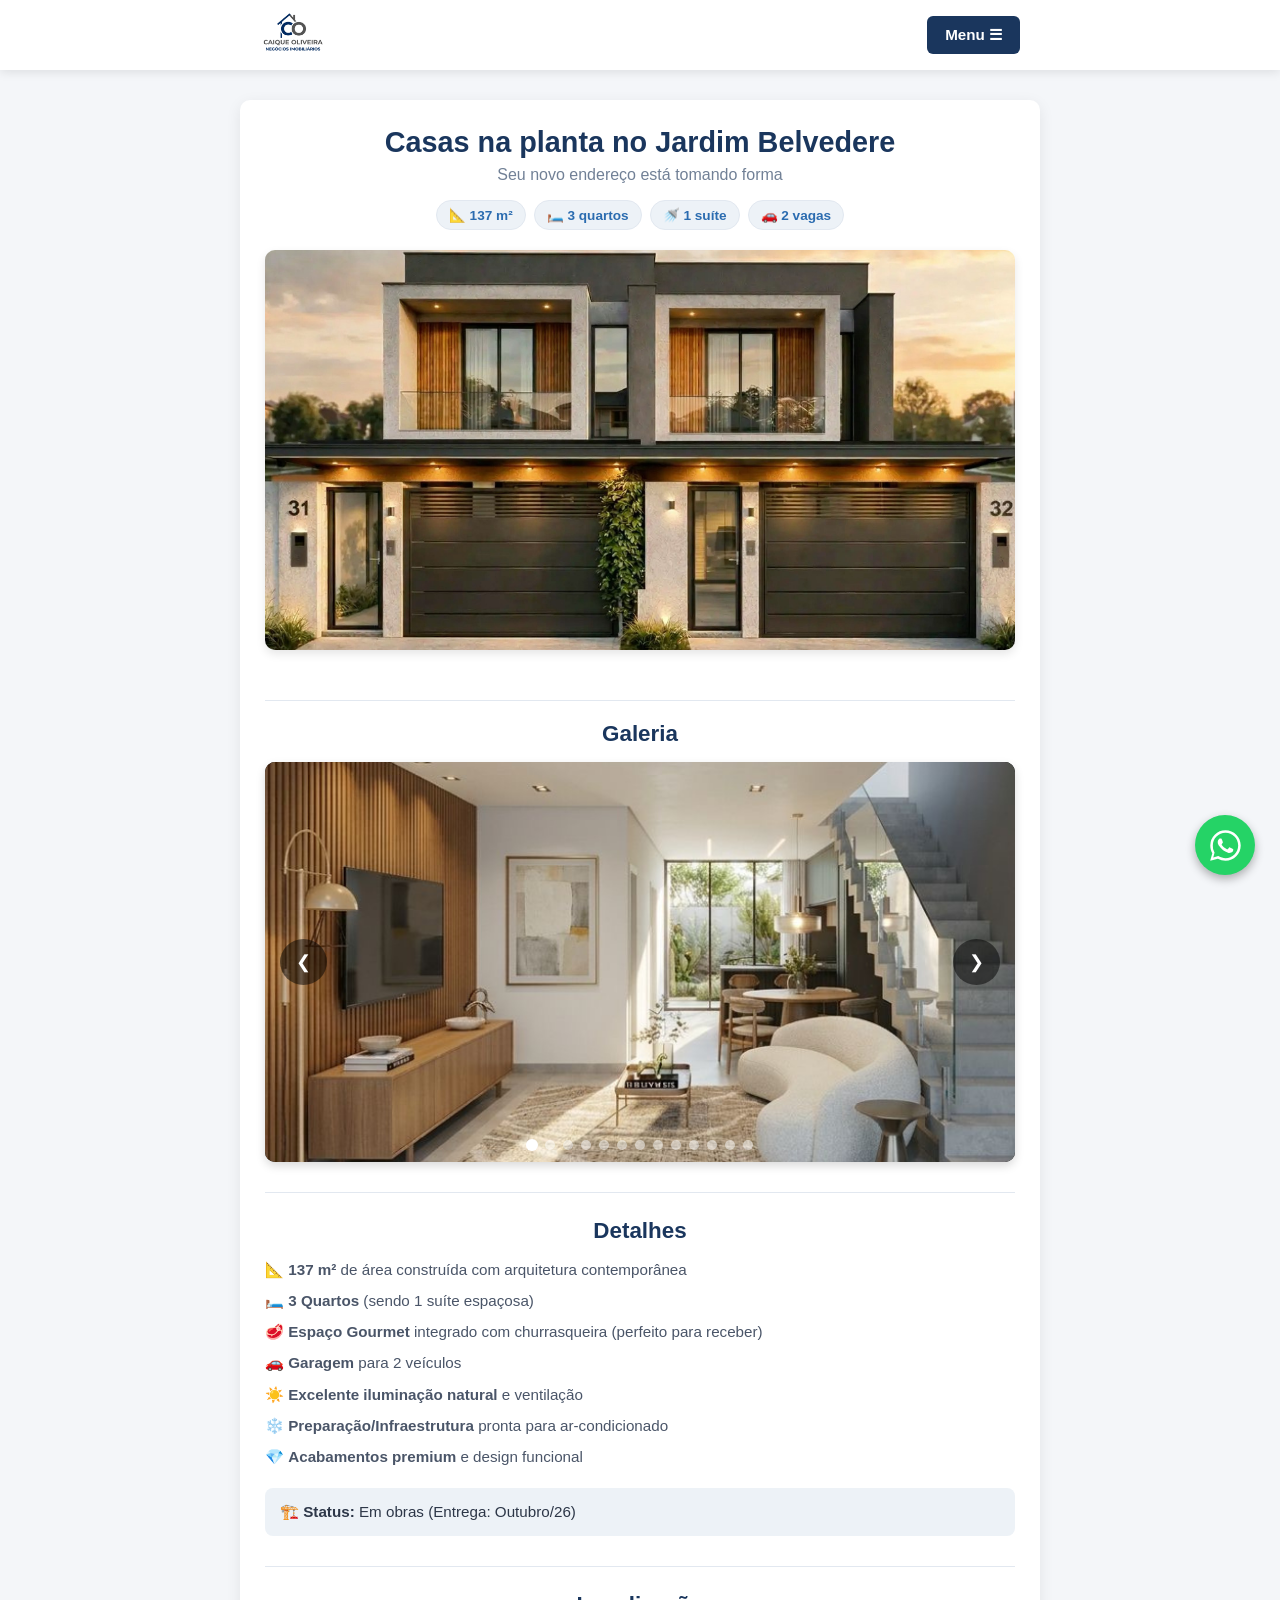
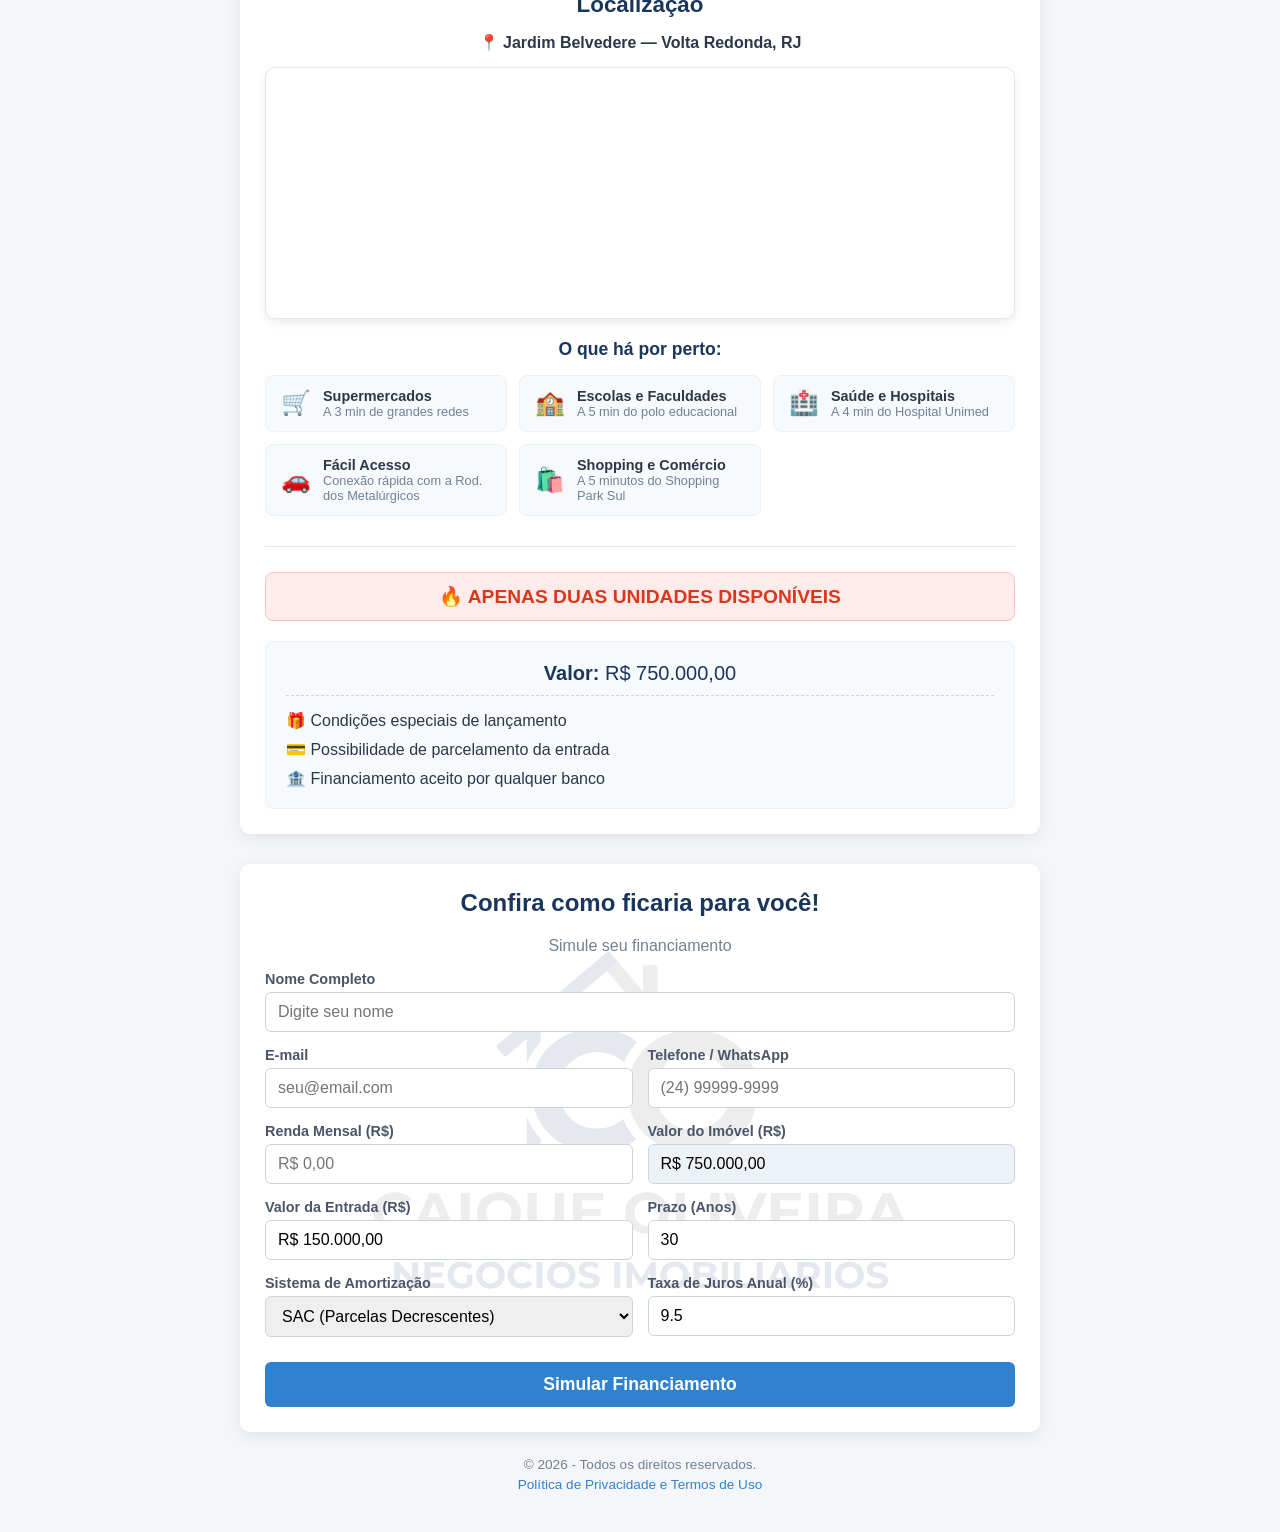
==== commit 2698040d: "Add nearby shopping and commerce information" ====
--- a/index.html
+++ b/index.html
@@ -13,7 +13,7 @@
     <div class="navbar-container">
         <!-- Espaço para a Logo -->
         <a href="#" class="logo-area">
-            <img src="https://via.placeholder.com/150x40?text=Sua+Logo" alt="Logo" id="siteLogo">
+            <img src="images/logo.png" alt="Logo" id="siteLogo">
         </a>
 
         <!-- Menu Suspenso (Dropdown) -->
@@ -186,6 +186,13 @@
                         <p>Conexão rápida com a Rod. dos Metalúrgicos</p>
                     </div>
                 </div>
+                <div class="nearby-item">
+                    <span class="nearby-icon">🛍️</span>
+                    <div>
+                        <strong>Shopping e Comércio</strong>
+                        <p>A 5 minutos do Shopping Park Sul</p>
+                    </div>
+                </div>
             </div>
         </div>
 
--- a/style.css
+++ b/style.css
@@ -48,7 +48,7 @@
 }
 
 .logo-area img {
-    max-height: 40px;
+    max-height: 66px;
     width: auto;
     display: block;
 }
@@ -453,7 +453,29 @@
     border-radius: 10px;
     box-shadow: 0 4px 15px rgba(0, 0, 0, 0.08);
     padding: 25px;
-    position: static;
+    position: relative;
+    overflow: hidden
+}
+    
+.container::before {
+    content: "";
+    position: absolute;
+    top: 0;
+    left: 0;
+    width: 100%;
+    height: 100%;
+    background-image: url('images/logo.png'); /* Caminho da sua logo */
+    background-repeat: no-repeat;
+    background-position: center;
+    background-size: 75%; /* Ajusta o tamanho da logo dentro da caixa */
+    opacity: 0.1;         /* Transparência bem sutil (5% de opacidade) */
+    pointer-events: none;  /* Impede que a imagem interfira nos cliques do formulário */
+    z-index: 0;
+}
+
+.container > * {
+    position: relative;
+    z-index: 1;
 }
 
 h2 {
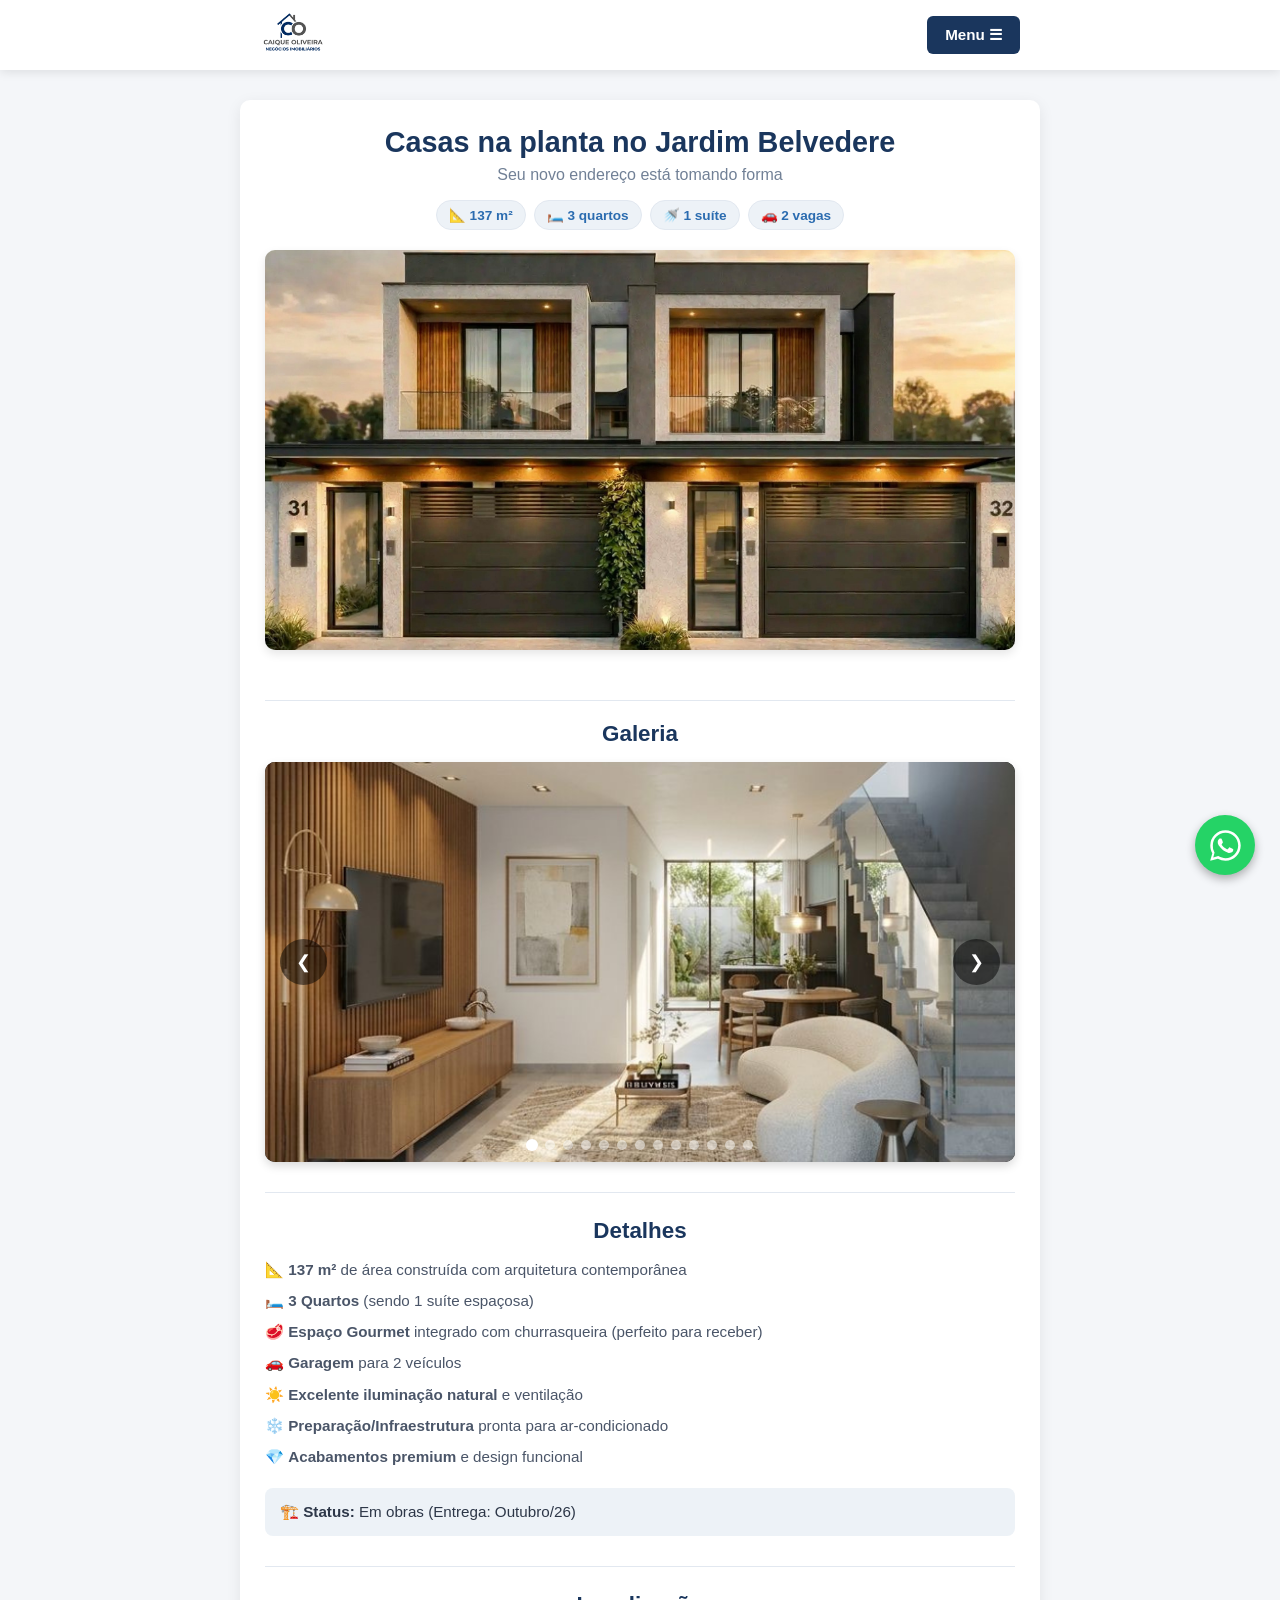
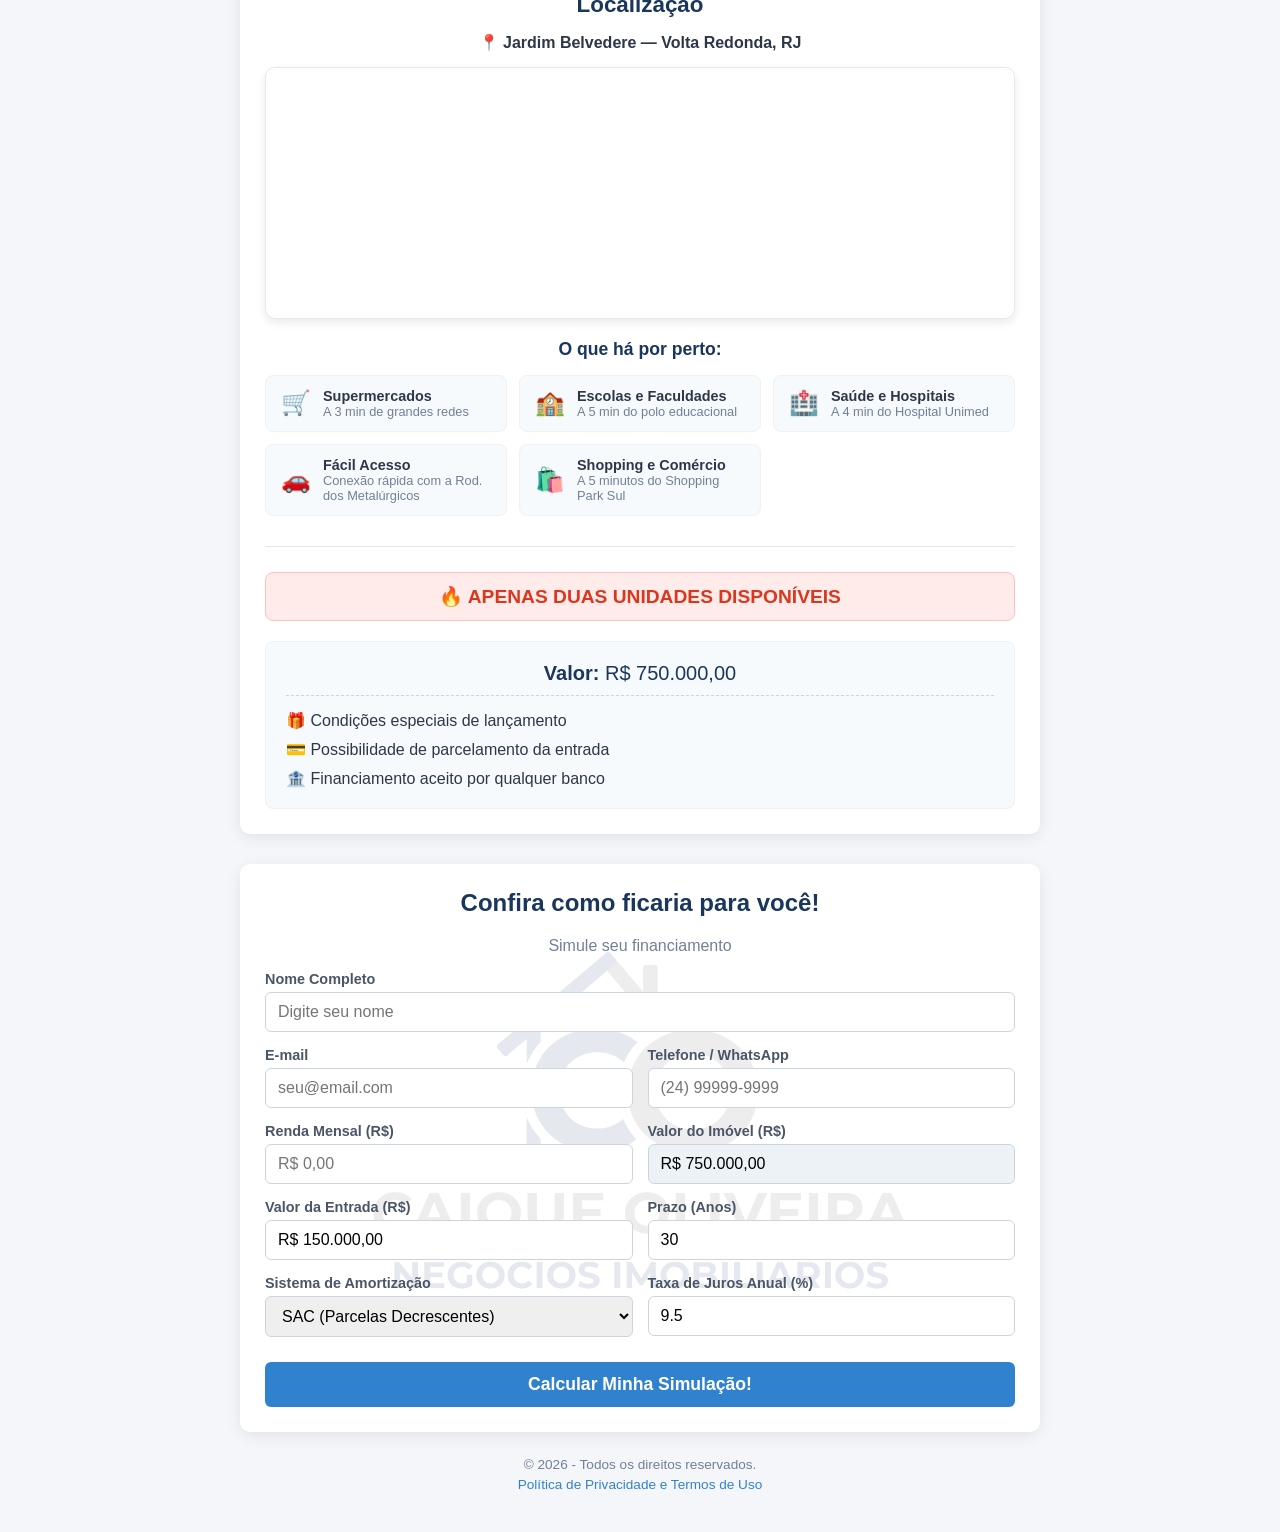
==== commit f29245f9: "Update button text and WhatsApp link text" ====
--- a/index.html
+++ b/index.html
@@ -270,13 +270,13 @@
                 </div>
             </div>
 
-            <button type="submit" class="btn-submit">Simular Financiamento</button>
+            <button type="submit" class="btn-submit">Calcular Minha Simulação!</button>
         </form>
 
         <div id="resultado">
             <h3>Resultado da Simulação</h3>
             <div class="cards-grid" id="cardsContainer"></div>
-            <a id="linkWhatsapp" class="cta-whatsapp" target="_blank" rel="noopener noreferrer">Falar com Consultor no WhatsApp</a>
+            <a id="linkWhatsapp" class="cta-whatsapp" target="_blank" rel="noopener noreferrer">Receber Consultoria Completa no WhatsApp</a>
         </div>
     </aside>
 
